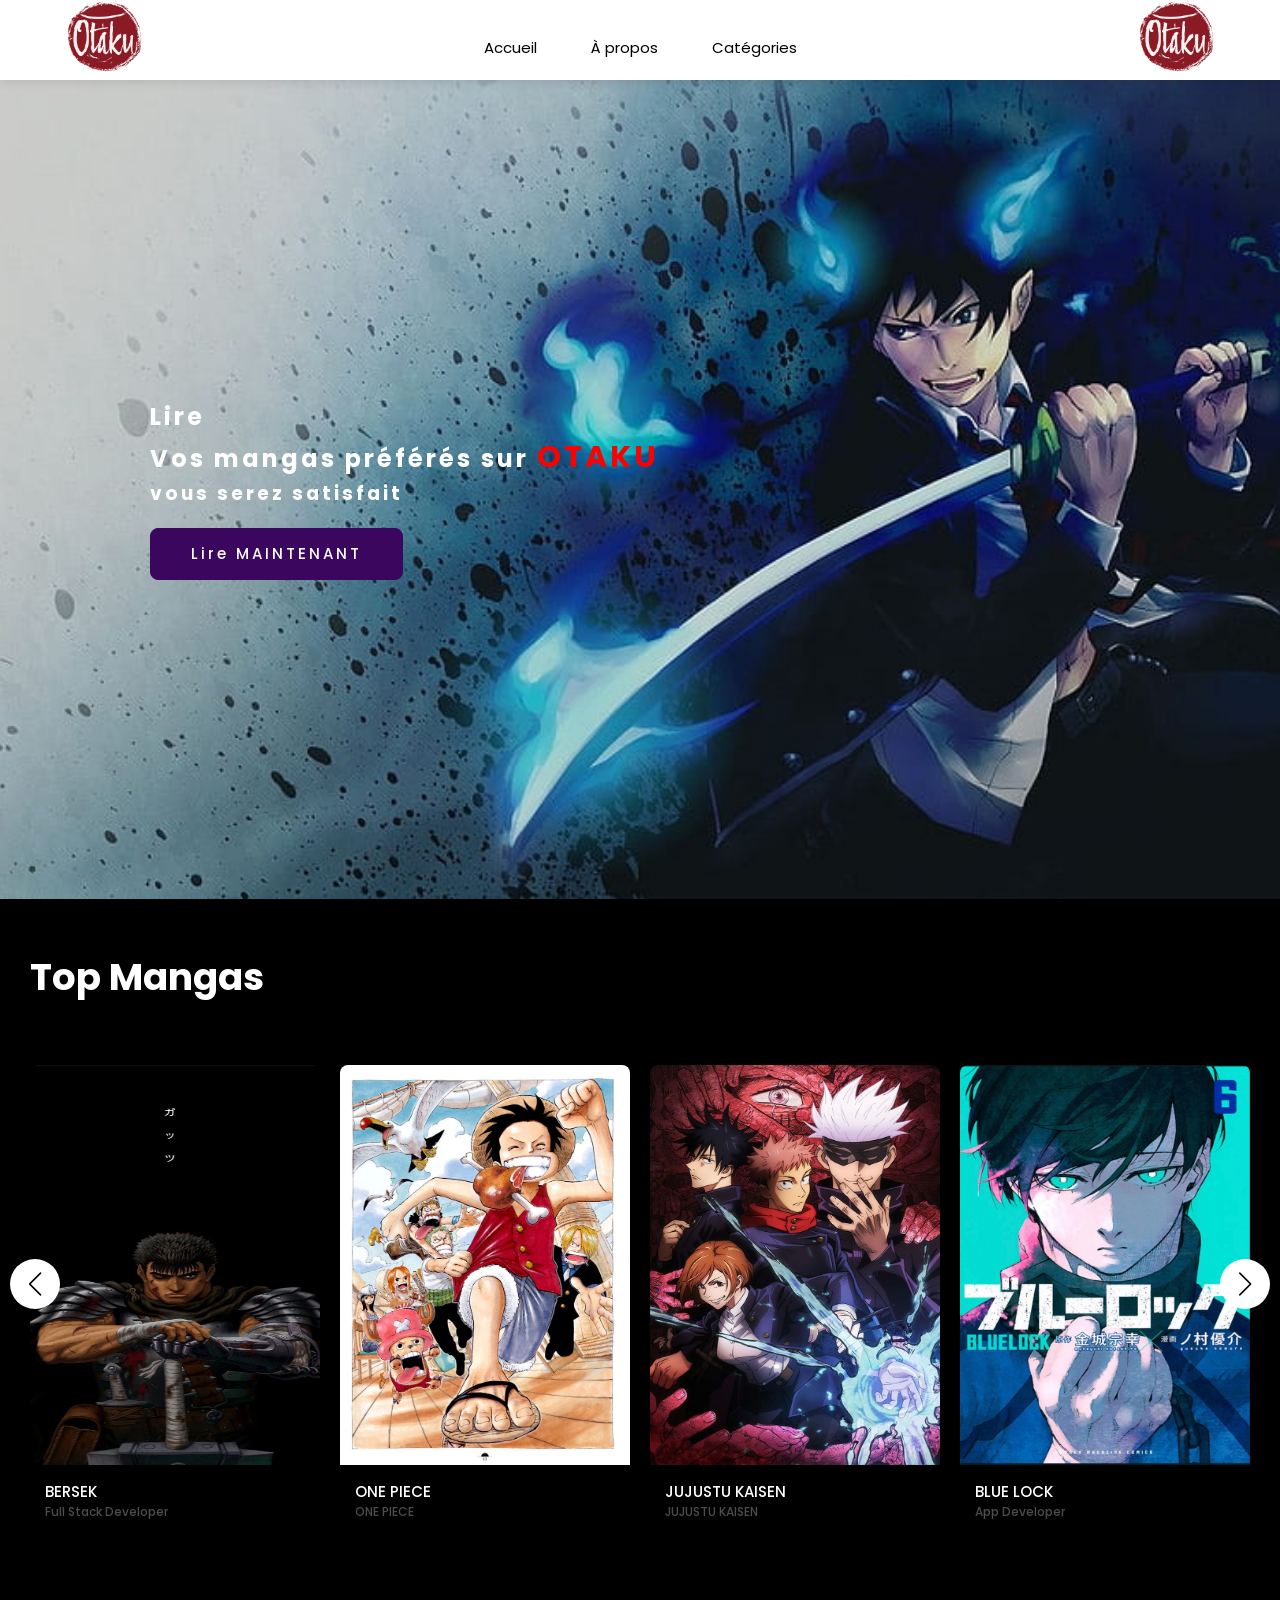
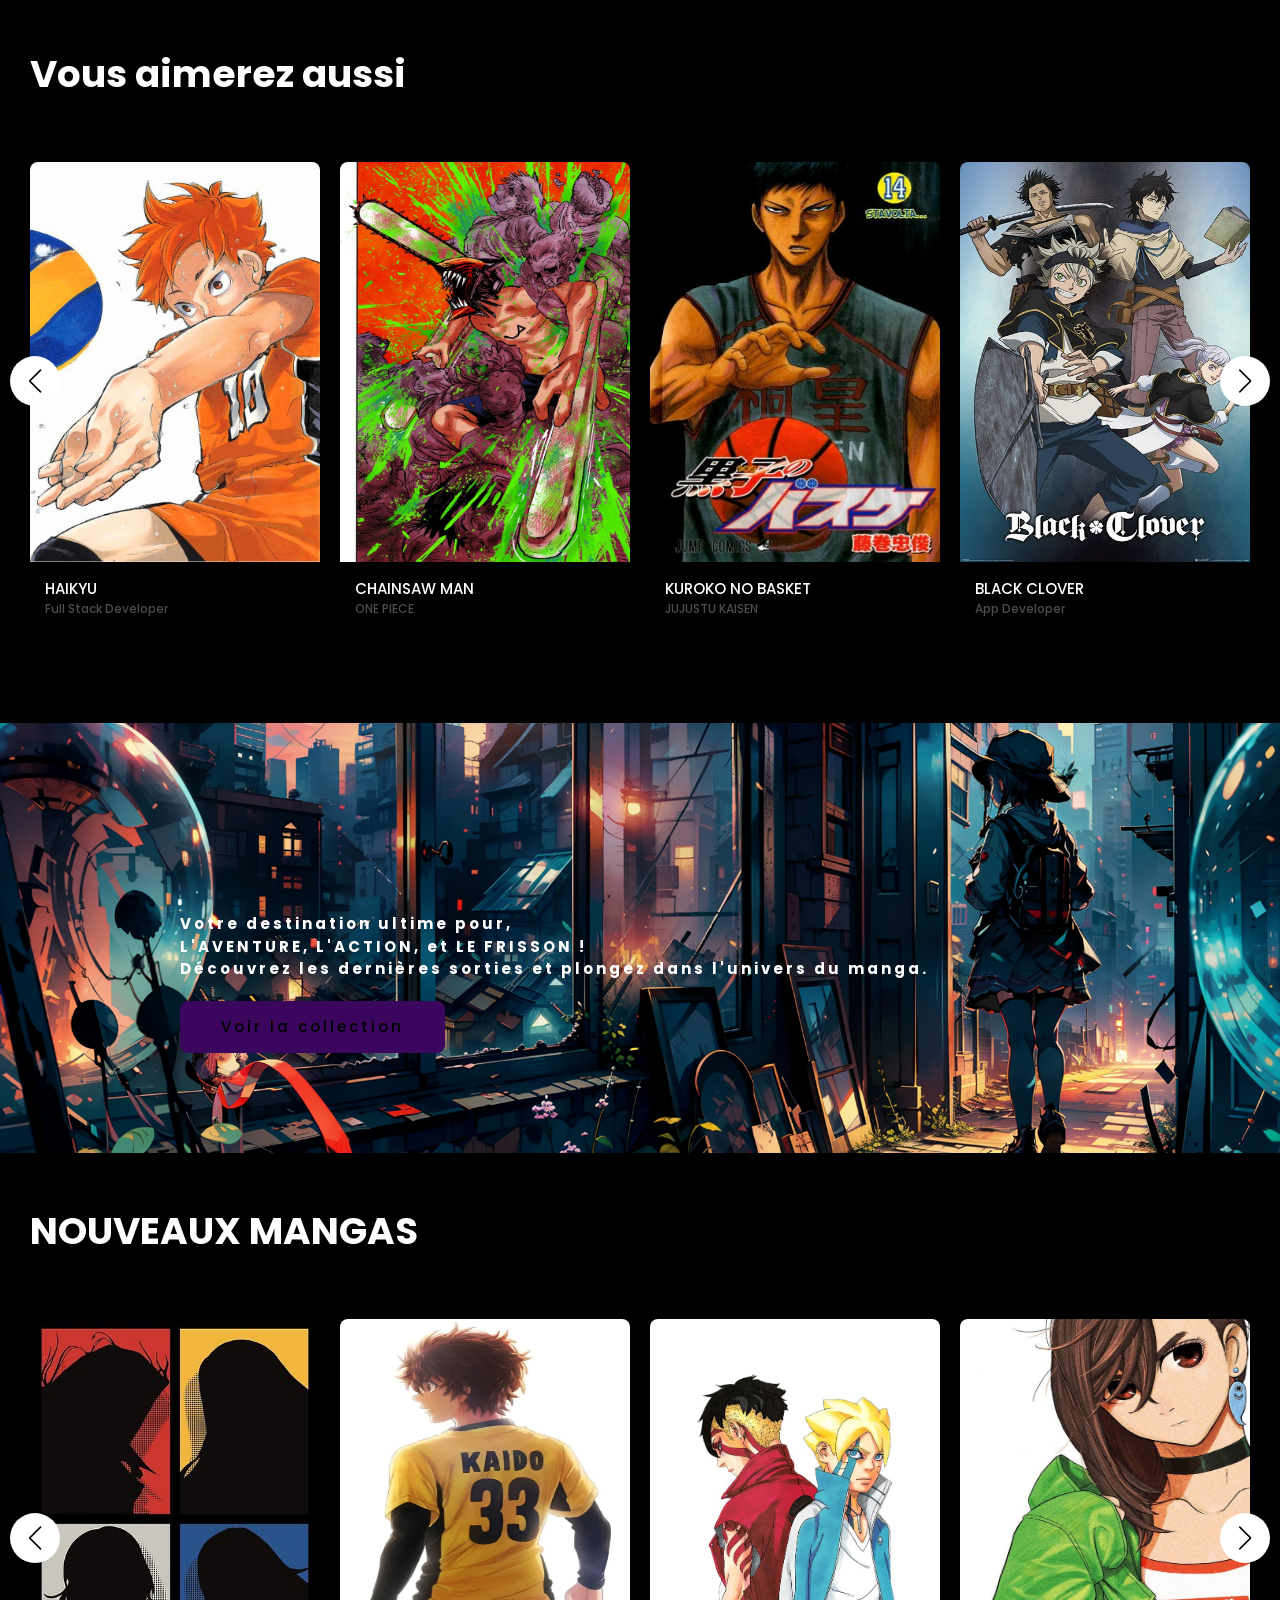
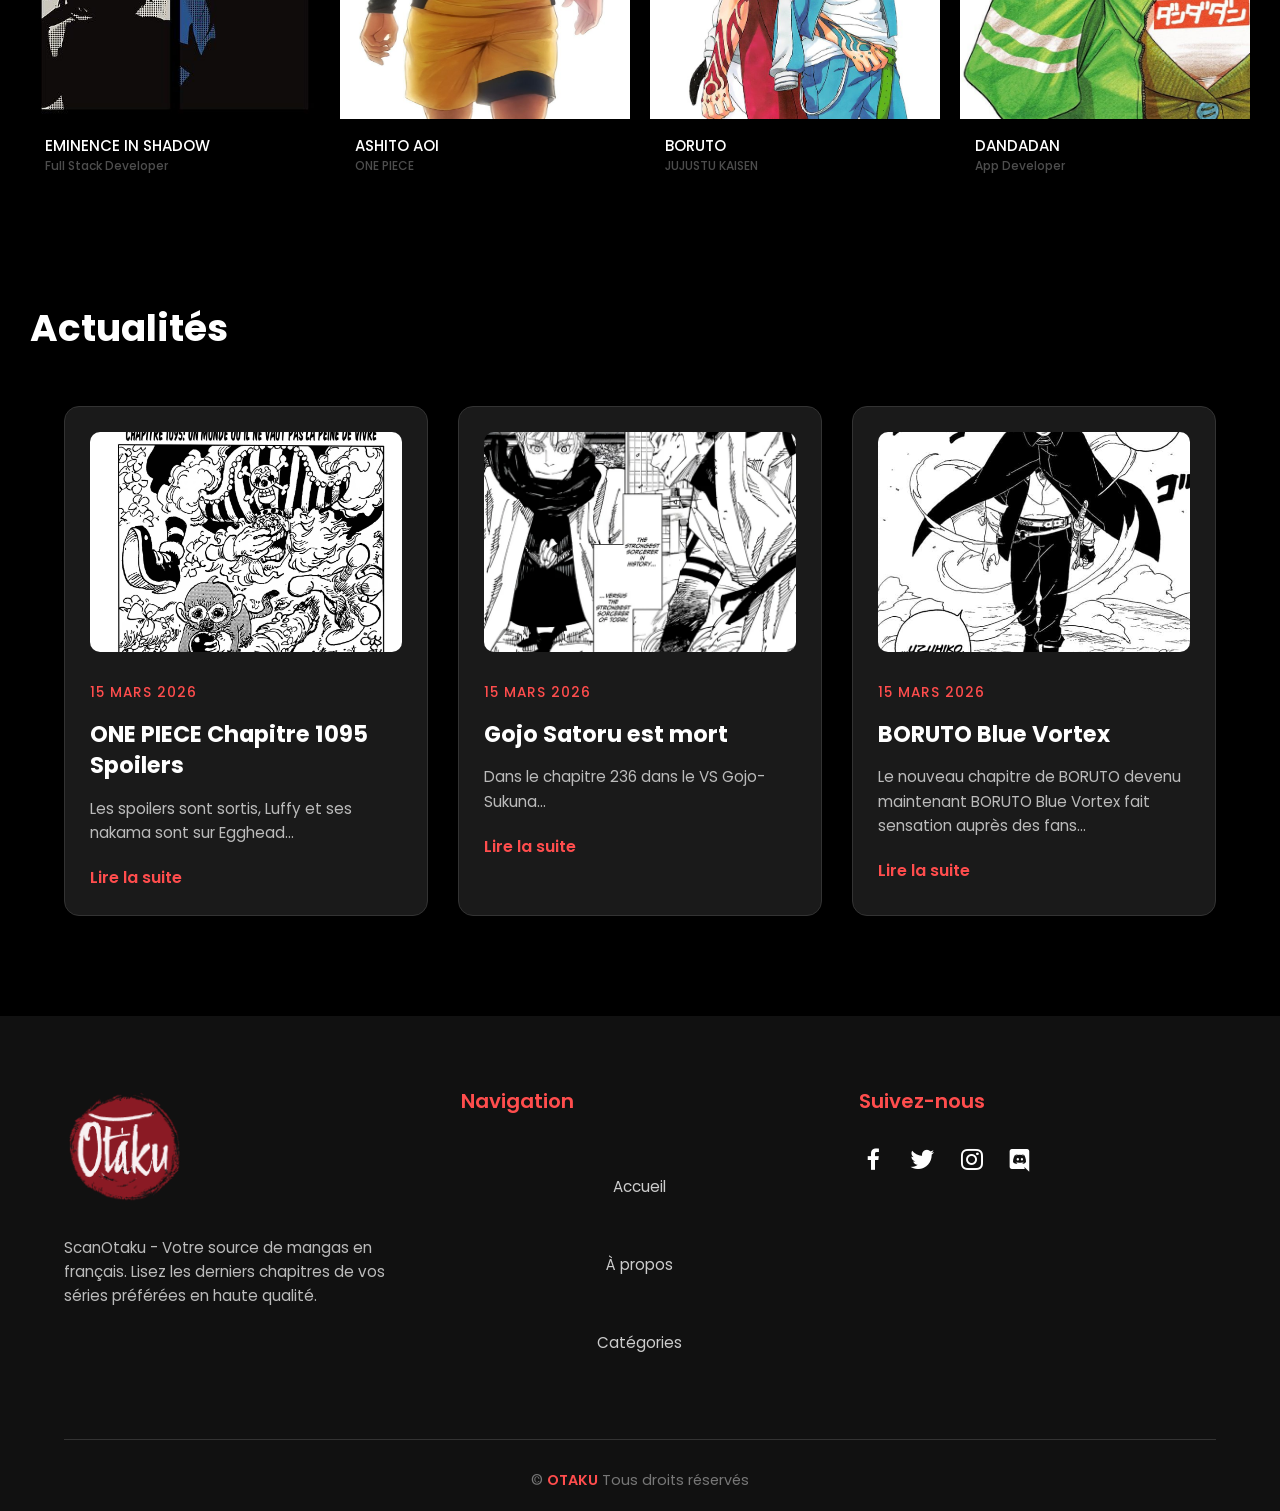
==== index.html @ 1f823256 "first commit" ====
<!DOCTYPE html>
<html lang="fr">
<head>
    <meta charset="UTF-8">
    <link rel="preconnect" href="https://fonts.googleapis.com">
    <link rel="preconnect" href="https://fonts.gstatic.com" crossorigin>
    <link href="https://fonts.googleapis.com/css2?family=Montserrat:ital,wght@0,300;0,400;0,500;0,600;1,800&family=Poppins:ital,wght@0,300;1,600&display=swap" rel="stylesheet">
    <meta name="viewport" content="width=device-width, initial-scale=1.0">
    <link rel="stylesheet" href="style.css">
    <link rel="stylesheet" href="https://unpkg.com/boxicons@2.1.4/css/boxicons.min.css">
    <link rel="stylesheet" href="css/swiper-bundle.min.css">
    <link rel="stylesheet" href="css/style.css">
    <title>ScanOtaku</title>
</head>
<body>
    <header>
        <nav>
            <div class="logo"><img src="image/img/png-transparent-otaku-otaku-logo-anime-beach-vapor-lg-text-manga-cartoon-removebg-preview.png"></div>
            <div class="navbar">
              <div class="menu-toggle" onclick="toggleMenu()">☰</div>
            <ul>
                <li><a href="index.html">Accueil</a></li>
                <li><a href="about.html">À propos</a></li>
                <li><a href="categorie.html">Catégories</a>
                    <ul class="dropdown">
                        <li><a href="categorie.html">Action</a></li>
                        <li><a href="categorie.html">Sport</a></li>
                        <li><a href="categorie.html">Aventure</a></li>
                    </ul>
                </li>
            </ul>
            </div>
            <div class="logo" id="logo2"><img src="image/img/png-transparent-otaku-otaku-logo-anime-beach-vapor-lg-text-manga-cartoon-removebg-preview.png"></div>
        </nav>
            
    </header>
    <section class="home" id="home">
        <div class="home-text">
            <h2>Lire</h2>
            <h1>Vos mangas préférés sur <span>OTAKU</span></h1>
            <h3>vous serez satisfait</h3>
            <a href="categorie.html" class="btn">Lire MAINTENANT</a>
        </div>
    </section>
    <div class="text-top"><h2>Top Mangas</h2></div>
    <section class="top-manga">
        <div class="container swiper">
            <div class="slide-container">
              <div class="card-wrapper swiper-wrapper">
                <div class="card swiper-slide">
                  <div class="image-box">
                    <a href="detail.html?title=BERSEK&img=images/top%20manga/45a3222a-cad6-4c86-a3e8-ad057133c575.jpeg"><img src="images/top manga/45a3222a-cad6-4c86-a3e8-ad057133c575.jpeg" alt="" /></a>
                  </div>
                  <div class="profile-details">
                    <!-- <img src="images/profile/profile1.jpg" alt="" /> -->
                    <div class="name-job">
                      <h3 class="name">BERSEK</h3>
                      <h4 class="job">Full Stack Developer</h4>
                    </div>
                  </div>
                </div>
                <div class="card swiper-slide">
                  <div class="image-box">
                    <a href="detail.html?title=ONE%20PIECE&img=images/top%20manga/5813e3e1-43fe-43a0-ada2-8563aa69df7c.jpeg"><img src="images/top manga/5813e3e1-43fe-43a0-ada2-8563aa69df7c.jpeg" alt="" /></a>
                  </div>
                  <div class="profile-details">
                    <!-- <img src="images/profile/profile2.jpg" alt="" /> -->
                    <div class="name-job">
                      <h3 class="name">ONE PIECE</h3>
                      <h4 class="job">ONE PIECE</h4>
                    </div>
                  </div>
                </div>
                <div class="card swiper-slide">
                  <div class="image-box">
                    <a href="detail.html?title=JUJUSTU%20KAISEN&img=images/top%20manga/aadf179d-0feb-40df-bc74-44448f81b225.jpeg"><img src="images/top manga/aadf179d-0feb-40df-bc74-44448f81b225.jpeg" alt="" /></a>
                  </div>
                  <div class="profile-details">
                    <!-- <img src="images/profile/profile3.jpg" alt="" /> -->
                    <div class="name-job">
                      <h3 class="name">JUJUSTU KAISEN</h3>
                      <h4 class="job">JUJUSTU KAISEN</h4>
                    </div>
                  </div>
                </div>
                <div class="card swiper-slide">
                  <div class="image-box">
                    <a href="detail.html?title=BLUE%20LOCK&img=images/top%20manga/Blue%20Lock%20-%20vol%206.jpeg"><img src="images/top manga/Blue Lock - vol 6.jpeg" alt="" /></a>
                  </div>
                  <div class="profile-details">
                    <!-- <img src="images/profile/profile4.jpg" alt="" /> -->
                    <div class="name-job">
                      <h3 class="name">BLUE LOCK</h3>
                      <h4 class="job">App Developer</h4>
                    </div>
                  </div>
                </div>
                <div class="card swiper-slide">
                  <div class="image-box">
                    <a href="detail.html?title=MY%20HERO%20ACADEMIA&img=images/top%20manga/fac13c29-80b3-4541-87a2-ecd03db05f73.jpeg"><img src="images/top manga/fac13c29-80b3-4541-87a2-ecd03db05f73.jpeg" alt="" /></a>
                  </div>
                  <div class="profile-details">
                    <!-- <img src="images/profile/profile5.jpg" alt="" /> -->
                    <div class="name-job">
                      <h3 class="name">MY HERO ACADEMIA</h3>
                      <h4 class="job">text-blogger</h4>
                    </div>
                  </div>
                </div>
                <div class="card swiper-slide">
                    <div class="image-box">
                      <a href="detail.html?title=BLEACH&img=images/top%20manga/Gotei%2013%20Soul%20Society.jpeg"><img src="images/top manga/Gotei 13 Soul Society.jpeg" alt="" /></a>
                    </div>
                    <div class="profile-details">
                      <!-- <img src="images/profile/profile5.jpg" alt="" /> -->
                      <div class="name-job">
                        <h3 class="name">BLEACH</h3>
                        <h4 class="job">text-blogger</h4>
                      </div>
                    </div>
                </div>
                <div class="card swiper-slide">
                    <div class="image-box">
                      <a href="detail.html?title=SHINGOKYU%20NO%20KYOJIN&img=images/top%20manga/%E3%80%8C%20%CA%80%Edit%CA%AA%E1%B4%80%Edit%Edit%C9%AA%Edit%Edit%Edit%Edit%Edit%Edit%Edit.jpeg"><img src="images/top manga/「 ʀɪᴠᴀɪxʟʟᴇ 」.jpeg" alt="" /></a>
                    </div>
                    <div class="profile-details">
                      <!-- <img src="images/profile/profile5.jpg" alt="" /> -->
                      <div class="name-job">
                        <h3 class="name">SHINGOKYU NO KYOJIN</h3>
                        <h4 class="job">text-blogger</h4>
                      </div>
                    </div>
                </div>
                <div class="card swiper-slide">
                    <div class="image-box">
                      <img src="images/top manga/Just love this!!!!!!.jpeg" alt="" />
                    </div>
                    <div class="profile-details">
                      <!-- <img src="images/profile/profile5.jpg" alt="" /> -->
                      <div class="name-job">
                        <h3 class="name">NARUTO</h3>
                        <h4 class="job">text-blogger</h4>
                      </div>
                    </div>
                  </div>
                </div>
            </div>
            <div class="swiper-button-next swiper-navBtn"></div>
            <div class="swiper-button-prev swiper-navBtn"></div>
            <div class="swiper-pagination"></div>
        </div>
    </section>
    <div class="text-top"><h2>Vous aimerez aussi</h2></div> 
    <section class="top-manga">
        <div class="container swiper">
            <div class="slide-container">
              <div class="card-wrapper swiper-wrapper">
                <div class="card swiper-slide">
                  <div class="image-box">
                    <img src="images/you like this also/15c8d4d5-fabf-4b77-af4c-b58b8bef44dd.jpeg" alt="" />
                  </div>
                  <div class="profile-details">
                    <!-- <img src="images/profile/profile1.jpg" alt="" /> -->
                    <div class="name-job">
                      <h3 class="name">HAIKYU</h3>
                      <h4 class="job">Full Stack Developer</h4>
                    </div>
                  </div>
                </div>
                <div class="card swiper-slide">
                  <div class="image-box">
                    <img src="images/you like this also/6686ffc7-d9b0-4fa2-8cec-6d6727ea1a23.jpeg" alt="" />
                  </div>
                  <div class="profile-details">
                    <!-- <img src="images/profile/profile2.jpg" alt="" /> -->
                    <div class="name-job">
                      <h3 class="name">CHAINSAW MAN</h3>
                      <h4 class="job">ONE PIECE</h4>
                    </div>
                  </div>
                </div>
                <div class="card swiper-slide">
                  <div class="image-box">
                    <img src="images/you like this also/6d960575-e6d5-47e1-a5c5-26be51c4babc.jpeg" alt="" />
                  </div>
                  <div class="profile-details">
                    <!-- <img src="images/profile/profile3.jpg" alt="" /> -->
                    <div class="name-job">
                      <h3 class="name">KUROKO NO BASKET</h3>
                      <h4 class="job">JUJUSTU KAISEN</h4>
                    </div>
                  </div>
                </div>
                <div class="card swiper-slide">
                  <div class="image-box">
                    <img src="images/you like this also/Black Clover Magic Poster 61x91_5cm.jpeg" alt="" />
                  </div>
                  <div class="profile-details">
                    <!-- <img src="images/profile/profile4.jpg" alt="" /> -->
                    <div class="name-job">
                      <h3 class="name">BLACK CLOVER</h3>
                      <h4 class="job">App Developer</h4>
                    </div>
                  </div>
                </div>
                <div class="card swiper-slide">
                  <div class="image-box">
                    <img src="images/you like this also/Kyojuro Rengoku.jpeg" alt="" />
                  </div>
                  <div class="profile-details">
                    <!-- <img src="images/profile/profile5.jpg" alt="" /> -->
                    <div class="name-job">
                      <h3 class="name">DEMON SLAYER</h3>
                      <h4 class="job">text-blogger</h4>
                    </div>
                  </div>
                </div>
                <div class="card swiper-slide">
                    <div class="image-box">
                      <img src="images/you like this also/1.jpg" alt="" />
                    </div>
                    <div class="profile-details">
                      <!-- <img src="images/profile/profile5.jpg" alt="" /> -->
                      <div class="name-job">
                        <h3 class="name">THE MISFIT DEMON KING</h3>
                        <h4 class="job">text-blogger</h4>
                      </div>
                    </div>
                </div>
                <div class="card swiper-slide">
                    <div class="image-box">
                      <img src="images/you like this also/Posterundefined avec l'œuvre « Dragon Ball Z Groupe » de l'artiste Lodel.jpeg" alt="" />
                    </div>
                    <div class="profile-details">
                      <!-- <img src="images/profile/profile5.jpg" alt="" /> -->
                      <div class="name-job">
                        <h3 class="name">DRAGON BALL</h3>
                        <h4 class="job">text-blogger</h4>
                      </div>
                    </div>
                </div>
                <div class="card swiper-slide">
                    <div class="image-box">
                      <img src="images/you like this also/SAITAMA - ONE PUNCH-MAN.jpeg" alt="" />
                    </div>
                    <div class="profile-details">
                      <!-- <img src="images/profile/profile5.jpg" alt="" /> -->
                      <div class="name-job">
                        <h3 class="name">ONE PUNCH MAN</h3>
                        <h4 class="job">text-blogger</h4>
                      </div>
                    </div>
                  </div>
                </div>
            </div>
            <div class="swiper-button-next swiper-navBtn"></div>
            <div class="swiper-button-prev swiper-navBtn"></div>
            <div class="swiper-pagination"></div>
        </div>
    </section>
    <section class="annonce">
        <div class="text-annonce">
             <p>Votre destination ultime pour, </p>
            <p>L'AVENTURE, L'ACTION, et LE FRISSON !</p>
            <p>Découvrez les dernières sorties et plongez dans l'univers du manga.</p>
            <p class="btn"><a href="categorie.html">Voir la collection</a></p>
        </div>
    </section>
    <div class="text-top"><h2>NOUVEAUX MANGAS</h2></div> 
    <section class="top-manga">
        <div class="container swiper">
            <div class="slide-container">
              <div class="card-wrapper swiper-wrapper">
                <div class="card swiper-slide">
                  <div class="image-box">
                    <img src="images/new arrivals/All The Main Characters In The Eminence In Shadow Anime In A Cool Black Silhouette Pop Art Design In Colorful Background by Animangapoi _ Redbubble.jpeg" alt="" />
                  </div>
                  <div class="profile-details">
                    <!-- <img src="images/profile/profile1.jpg" alt="" /> -->
                    <div class="name-job">
                      <h3 class="name">EMINENCE IN SHADOW</h3>
                      <h4 class="job">Full Stack Developer</h4>
                    </div>
                  </div>
                </div>
                <div class="card swiper-slide">
                  <div class="image-box">
                    <img src="images/new arrivals/Ashito Aoi.jpeg" alt="" />
                  </div>
                  <div class="profile-details">
                    <!-- <img src="images/profile/profile2.jpg" alt="" /> -->
                    <div class="name-job">
                      <h3 class="name">ASHITO AOI</h3>
                      <h4 class="job">ONE PIECE</h4>
                    </div>
                  </div>
                </div>
                <div class="card swiper-slide">
                  <div class="image-box">
                    <img src="images/new arrivals/Boruto & Kawaki [Clean_Transparent].jpeg" alt="" />
                  </div>
                  <div class="profile-details">
                    <!-- <img src="images/profile/profile3.jpg" alt="" /> -->
                    <div class="name-job">
                      <h3 class="name">BORUTO</h3>
                      <h4 class="job">JUJUSTU KAISEN</h4>
                    </div>
                  </div>
                </div>
                <div class="card swiper-slide">
                  <div class="image-box">
                    <img src="images/new arrivals/Dandadan.jpeg" alt="" />
                  </div>
                  <div class="profile-details">
                    <!-- <img src="images/profile/profile4.jpg" alt="" /> -->
                    <div class="name-job">
                      <h3 class="name">DANDADAN</h3>
                      <h4 class="job">App Developer</h4>
                    </div>
                  </div>
                </div>
                <div class="card swiper-slide">
                  <div class="image-box">
                    <img src="images/new arrivals/ebe00b71-6ee9-413c-abff-27a3abcf4b6d.jpeg" alt="" />
                  </div>
                  <div class="profile-details">
                    <!-- <img src="images/profile/profile5.jpg" alt="" /> -->
                    <div class="name-job">
                      <h3 class="name">EDENS RE-ZERO</h3>
                      <h4 class="job">text-blogger</h4>
                    </div>
                  </div>
                </div>
                <div class="card swiper-slide">
                    <div class="image-box">
                      <img src="images/new arrivals/Recommended Manga to Read_ SPY x FAMILY manga.jpeg" alt="" />
                    </div>
                    <div class="profile-details">
                      <!-- <img src="images/profile/profile5.jpg" alt="" /> -->
                      <div class="name-job">
                        <h3 class="name">SPY X FAMILY</h3>
                        <h4 class="job">text-blogger</h4>
                      </div>
                    </div>
                </div>
                <div class="card swiper-slide">
                    <div class="image-box">
                      <img src="images/new arrivals/Sherlock Holmes - Yuukoku no Moriarty ( manga coloring ).jpeg" alt="" />
                    </div>
                    <div class="profile-details">
                      <!-- <img src="images/profile/profile5.jpg" alt="" /> -->
                      <div class="name-job">
                        <h3 class="name">YUUKOKU NO MORIATY</h3>
                        <h4 class="job">text-blogger</h4>
                      </div>
                    </div>
                </div>
                <div class="card swiper-slide">
                    <div class="image-box">
                      <img src="images/new arrivals/takemichi hanagaki.jpeg" alt="" />
                    </div>
                    <div class="profile-details">
                      <!-- <img src="images/profile/profile5.jpg" alt="" /> -->
                      <div class="name-job">
                        <h3 class="name">TOKYO REVENGERS</h3>
                        <h4 class="job">text-blogger</h4>
                      </div>
                    </div>
                </div>
                <div class="card swiper-slide">
                    <div class="image-box">
                      <img src="images/new arrivals/Shiki Ichinose.jpeg" alt="" />
                    </div>
                    <div class="profile-details">
                      <!-- <img src="images/profile/profile5.jpg" alt="" /> -->
                      <div class="name-job">
                        <h3 class="name">SHIKI ICHINOSE</h3>
                        <h4 class="job">text-blogger</h4>
                      </div>
                    </div>
                  </div>
                </div>
            </div>
            <div class="swiper-button-next swiper-navBtn"></div>
            <div class="swiper-button-prev swiper-navBtn"></div>
            <div class="swiper-pagination"></div>
        </div>
    </section>
    <div class="text-top"><h2>Actualités</h2></div>
    <section class="blog-container">
      <div class="blog">
          <div class="text-blog">
              <img src="news/00.jpg" alt="Image 1">
              <span>15 Mars 2026</span>
              <h2>ONE PIECE Chapitre 1095 Spoilers</h2>
              <p>Les spoilers sont sortis, Luffy et ses nakama sont sur Egghead...</p>
              <a href="#">Lire la suite</a>
          </div>
          <div class="text-blog">
              <img src="news/people-who-think-gojo-vs-sukuna-is-not-the-best-fight-in-v0-w9rif0m2hofb1.webp" alt="Image 2">
              <span>15 Mars 2026</span>
              <h2>Gojo Satoru est mort</h2>
              <p>Dans le chapitre 236 dans le VS Gojo-Sukuna...</p>
              <a href="#">Lire la suite</a>
          </div>
          <div class="text-blog">
              <img src="news/boruto-6.webp" alt="Image 3">
              <span>15 Mars 2026</span>
              <h2>BORUTO Blue Vortex</h2>
              <p>Le nouveau chapitre de BORUTO devenu maintenant BORUTO Blue Vortex fait sensation auprès des fans...</p>
              <a href="#">Lire la suite</a>
          </div>
      </div>
  </section>
  
    <footer class="footer">
        <div class="footer-content">
            <div class="footer-logo">
                <img src="image/img/png-transparent-otaku-otaku-logo-anime-beach-vapor-lg-text-manga-cartoon-removebg-preview.png" alt="Logo">
                <p>ScanOtaku - Votre source de mangas en français. Lisez les derniers chapitres de vos séries préférées en haute qualité.</p>
            </div>
            <div class="footer-links">
                <h3>Navigation</h3>
                <ul>
                    <li><a href="index.html">Accueil</a></li>
                    <li><a href="about.html">À propos</a></li>
                    <li><a href="categorie.html">Catégories</a></li>
                </ul>
            </div>
            <div class="footer-social">
                <h3>Suivez-nous</h3>
                <div class="social-icons">
                    <a href="#"><i class='bx bxl-facebook'></i></a>
                    <a href="#"><i class='bx bxl-twitter'></i></a>
                    <a href="#"><i class='bx bxl-instagram'></i></a>
                    <a href="#"><i class='bx bxl-discord'></i></a>
                </div>
            </div>
        </div>
        <div class="copyright"> © <span>OTAKU</span> Tous droits réservés</div>
    </footer>
    
  
    <script src="js/swiper-bundle.min.js"></script>
    <script src="js/script.js"></script>
    <script>
      function toggleMenu() {
          var navbar = document.querySelector('.navbar');
          navbar.classList.toggle('active');
      }
  </script>
</body>
</html>
---- style.css ----
@import url("https://fonts.googleapis.com/css2?family=Poppins:wght@300;400;500;600&display=swap");

*{
    padding: 0;
    margin: 0;
    text-decoration: none;
    font-family: 'Montserrat', sans-serif;
    font-family: 'Poppins', sans-serif;
}
body{
    background-color: black;
}
ul{
    list-style: none;
    padding-top: 14px;
}
.active {
    color: #ff4d4d !important;
    font-weight: 600;
}
nav{
    display: flex;
    background-color: white;
    justify-content: space-between;
    align-items: center;
    padding: 0 5%;
    height: 80px;
    position: sticky;
    top: 0;
    z-index: 1000;
    box-shadow: 0 2px 10px rgba(0,0,0,0.1);
}
.menu-toggle {
    display: none;
    font-size: 24px;
    cursor: pointer;
    color: black;
}
ul li{
display: inline-block;
position: relative;
}
ul li a{
    display: block;
    padding: 20px 25px;
    color: black;
    text-decoration: none;
    text-align: center;
    font-size: 15px;
    transition: all .40s ease-in-out;
}
ul li ul.dropdown li{
    display: block;
}

ul li ul.dropdown{
    width: 100%;
    background-color: white;
    position: absolute;
    z-index: 555;
    display: none;
}
ul li a:hover{
    background-color: gray;
}
ul li:hover ul.dropdown{
    display: block;
}
.home{
    /* height: 80vh; */
    width: 100%;
    position: relative;
    background-size: cover;
    background-position: center;
    display: flex;
    align-items: center;
    justify-content:flex-start;
    background-image:url("image/img/desktop-wallpaper-the-blue-exorcist-rin-blue-exorcist.jpg");
    /* top: -100px; */
    height: 91vh;
}
.hom{
    /* height: 80vh; */
    width: 100%;
    position: relative;
    background-size: cover;
    background-position: center;
    display: flex;
    align-items: center;
    justify-content:flex-start;
    background-image:url("image/img/anime-anime-boys-picture-in-picture-kimetsu-no-yaiba-kamado-tanjirō-hd-wallpaper-preview.jpg");
    /* top: -100px; */
    height: 85vh;
}
.logo img{
    width: 80px;
}
.logo{
    padding: 0;
}
#logo2 {
    display: block;
}
@media (max-width: 900px) {
    #logo2 {
        display: none;
    }
    .menu-toggle {
        display: block;
    }
    .navbar {
        position: absolute;
        top: 80px;
        left: -100%;
        width: 100%;
        background: white;
        transition: 0.3s;
        box-shadow: 0 5px 10px rgba(0,0,0,0.1);
    }
    .navbar.active {
        left: 0;
    }
    .navbar ul {
        flex-direction: column;
        padding: 20px;
    }
    .navbar ul li {
        display: block;
        width: 100%;
        text-align: left;
    }
    .navbar ul li a {
        padding: 15px 0;
    }
    .dropdown {
        position: static !important;
        display: block !important;
        box-shadow: none !important;
        padding-left: 20px !important;
    }
    
    .home-text {
        padding-left: 20px !important;
    }
    .home-text h1 {
        font-size: 2.5rem !important;
    }
}
.home-text{
    padding-left: 150px;
    font-size: var(--h1-font);
    font-weight: bold;
    line-height: 1.5;
    letter-spacing: 3px;
    color: white;
}
.home-text a{
    color: white;
}
.home-text span{
    color:red;
    font-size: 30px;
}
.btn a{
    color: black;
}
.btn{
    display: inline-block;
    padding-top: 200px;
    padding: 14px 40px;
    border-radius: 0.5rem;
    font-size: 15px;
    font-weight: 500;
    background: #3B065E;
    border: 1px solid #3B065E;
    transition: all .40s ease;
    margin-top: 20px;
}
.btn:hover{
    transform: scale(1.01) translateY(-5px);
    background: transparent;
}
.text-top{
    text-align: left;
    padding-top: 50px;
    padding-left: 30px;
    color: white;
    font-size: 25px;
    font-weight: 600;
}
.annonce{
    margin-top: 30px;
    padding-top: 190px;
    position: relative;
    background-image:url("image/img/1.jpg");
    background-size: cover;
    background-position: center;
    display: flex;
    align-items: center;
    /* justify-content:center; */
    height:auto;
    width: 100%;
    /* padding-bottom: 100px; */
}

.annonce .text-annonce{
    top: 100px;
    padding-left: 180px;
    padding-bottom: 100px;
    font-size: 15px;
    font-weight: bold;
    line-height: 1.5;
    letter-spacing: 3px;
    color: white;
}
.annonce .text-annonce p{
    color: white;
    font-size: 15px;
}
.annonce .text-annonce .b a{
    color: white;
}
.annonce .text-annonce .btn{ 
    display: inline-block;
    padding-top: 200px;
    padding: 14px 40px;
    border-radius: 0.5rem;
    font-size: 15px;
    font-weight: 500;
    background: #3B065E;
    border: 1px solid #3B065E;
    transition: all .40s ease;
    margin-top: 20px;
}
.annonce .text-annonce .btn:hover{
    transform: scale(1.01) translateY(-5px);
    background: transparent;
}
/* About Section Styles */
.about-section {
    padding: 100px 5%;
    background-color: #1a1a1a;
    color: #fff;
}
.about-section h1 {
    font-size: 3rem;
    margin-bottom: 20px;
    text-align: center;
}
.about-section h1 span {
    color: #ff4d4d;
}
.about-section p {
    max-width: 800px;
    margin: 0 auto 50px;
    text-align: center;
    line-height: 1.8;
    color: #ccc;
}
.about-grid {
    display: grid;
    grid-template-columns: repeat(auto-fit, minmax(250px, 1fr));
    gap: 30px;
    margin-bottom: 60px;
}
.about-card {
    background: #252525;
    padding: 40px;
    border-radius: 15px;
    text-align: center;
    transition: 0.3s;
}
.about-card:hover {
    transform: translateY(-10px);
    background: #333;
}
.about-card i {
    font-size: 3rem;
    color: #ff4d4d;
    margin-bottom: 20px;
}
.about-card h3 {
    margin-bottom: 15px;
}
.mission {
    text-align: center;
    background: linear-gradient(rgba(255, 77, 77, 0.1), transparent);
    padding: 50px;
    border-radius: 20px;
}

/* Manga Details Styles */
.manga-details {
    padding: 100px 5%;
    background: #121212;
}
.details-wrapper {
    display: flex;
    gap: 50px;
    align-items: flex-start;
    max-width: 1200px;
    margin: 0 auto;
}
.manga-image img {
    width: 350px;
    border-radius: 20px;
    box-shadow: 0 10px 30px rgba(0,0,0,0.5);
}
.manga-info {
    flex: 1;
}
.manga-info h1 {
    font-size: 3.5rem;
    margin-bottom: 15px;
    color: #fff;
}
.manga-metadata {
    display: flex;
    gap: 20px;
    margin-bottom: 30px;
    color: #ff4d4d;
    font-weight: 500;
}
.manga-metadata span {
    display: flex;
    align-items: center;
    gap: 5px;
}
.manga-info h3 {
    margin-bottom: 15px;
    font-size: 1.5rem;
}
.manga-info p {
    line-height: 1.8;
    color: #bbb;
    margin-bottom: 40px;
}
.details-buttons {
    display: flex;
    gap: 20px;
}
.btn-alt {
    background: transparent !important;
    border: 2px solid #3B065E !important;
    color: white !important;
}

@media (max-width: 768px) {
    .details-wrapper {
        flex-direction: column;
        align-items: center;
        text-align: center;
    }
    .manga-image img {
        width: 100%;
        max-width: 300px;
    }
    .manga-info h1 {
        font-size: 2.5rem;
    }
    .manga-metadata {
        justify-content: center;
        flex-wrap: wrap;
    }
    .details-buttons {
        flex-direction: column;
    }
}
/* Manga Grid Styles */
.manga-grid-section {
    padding: 50px 5%;
    background-color: black;
}
.manga-grid-section h2 {
    color: white;
    font-size: 2.5rem;
    margin-bottom: 30px;
    border-left: 5px solid #ff4d4d;
    padding-left: 20px;
}
.manga-grid {
    display: grid;
    grid-template-columns: repeat(auto-fill, minmax(200px, 1fr));
    gap: 30px;
}
.manga-card {
    background: #1a1a1a;
    border-radius: 10px;
    overflow: hidden;
    transition: 0.3s;
}
.manga-card:hover {
    transform: translateY(-10px);
}
.manga-card img {
    width: 100%;
    height: 300px;
    object-fit: cover;
}
.manga-card .card-info {
    padding: 15px;
    text-align: center;
}
.manga-card h3 {
    color: white;
    font-size: 1.1rem;
    margin-bottom: 5px;
}
.manga-card p {
    color: #ff4d4d;
    font-size: 0.9rem;
}

@media (max-width: 768px) {
    .manga-grid {
        grid-template-columns: repeat(auto-fill, minmax(150px, 1fr));
        gap: 15px;
    }
    .manga-card img {
        height: 220px;
    }
}

/* Blog/News Section Styles */
.blog-container {
    padding: 50px 5%;
    background-color: black;
}
.blog {
    display: grid;
    grid-template-columns: repeat(auto-fit, minmax(300px, 1fr));
    gap: 30px;
    max-width: 1200px;
    margin: 0 auto;
}
.text-blog {
    background: #1a1a1a;
    padding: 25px;
    border-radius: 15px;
    transition: 0.3s;
    border: 1px solid #333;
}
.text-blog:hover {
    transform: translateY(-10px);
    border-color: #ff4d4d;
}
.text-blog img {
    width: 100%;
    height: 220px;
    object-fit: cover;
    border-radius: 10px;
    margin-bottom: 20px;
}
.text-blog span {
    color: #ff4d4d;
    font-size: 0.85rem;
    font-weight: 500;
    text-transform: uppercase;
    letter-spacing: 1px;
}
.text-blog h2 {
    color: white;
    font-size: 1.4rem;
    margin: 15px 0;
    line-height: 1.4;
}
.text-blog p {
    color: #bbb;
    font-size: 0.95rem;
    line-height: 1.6;
    margin-bottom: 20px;
}
.text-blog a {
    color: #ff4d4d;
    font-weight: 600;
    text-decoration: none;
    display: inline-flex;
    align-items: center;
    gap: 5px;
    transition: 0.3s;
}
.text-blog a:hover {
    gap: 10px;
    text-decoration: underline;
}

@media (max-width: 768px) {
    .blog {
        grid-template-columns: 1fr;
    }
    .text-blog img {
        height: 200px;
    }
}

/* Footer Styles */
.footer {
    background-color: #111;
    color: white;
    padding: 70px 5% 20px;
    margin-top: 50px;
}
.footer-content {
    display: grid;
    grid-template-columns: repeat(auto-fit, minmax(250px, 1fr));
    gap: 40px;
    max-width: 1200px;
    margin: 0 auto 50px;
}
.footer-logo img {
    width: 120px;
    margin-bottom: 20px;
}
.footer-logo p {
    color: #bbb;
    line-height: 1.6;
    font-size: 0.95rem;
}
.footer-links h3, .footer-social h3 {
    color: #ff4d4d;
    font-size: 1.25rem;
    margin-bottom: 25px;
    font-weight: 600;
}
.footer-links ul li {
    display: block;
    margin-bottom: 15px;
}
.footer-links ul li a {
    color: #ccc;
    font-size: 0.95rem;
    transition: 0.3s;
}
.footer-links ul li a:hover {
    color: #ff4d4d;
    padding-left: 10px;
}
.social-icons {
    display: flex;
    gap: 20px;
}
.social-icons a {
    color: white;
    font-size: 1.8rem;
    transition: 0.3s;
}
.social-icons a:hover {
    color: #ff4d4d;
    transform: translateY(-5px);
}
.footer .copyright {
    text-align: center;
    padding-top: 30px;
    border-top: 1px solid #333;
    color: #777;
    font-size: 0.9rem;
}
.footer .copyright span {
    color: #ff4d4d;
    font-weight: 600;
}

@media (max-width: 768px) {
    .footer-content {
        text-align: center;
    }
    .social-icons {
        justify-content: center;
    }
}
---- css/style.css ----
/* Google Fonts - Poppins */
@import url("https://fonts.googleapis.com/css2?family=Poppins:wght@300;400;500;600&display=swap");


.top-manga {
  /* min-height: 100vh; */
  display: flex;
  align-items: center;
  justify-content: center;
  /* background: #efefef; */
  /* padding-bottom: 30px; */
}
.container {
  max-width: 1350px;
  width: 100%;
  padding: 60px 0;
}
.slide-container {
  margin: 0 30px;
  overflow: hidden;
}
.card {
  /* background: #fff; */
  border-radius: 8px;
}
.card .image-box {
  height: 400px;
}
.card .image-box img {
  width: 100%;
  height: 100%;
  border-radius: 8px 8px 0 0;
}
.card .profile-details {
  display: flex;
  align-items: center;
  column-gap: 12px;
  padding: 15px;
}
.card .profile-details img {
  height: 40px;
  width: 40px;
  border-radius: 50%;
}
.profile-details .name {
  font-size: 15px;
  font-weight: 500;
  color: #fff;
}
.profile-details .job {
  font-size: 12px;
  font-weight: 500;
  color: #4d4d4d;
}

.swiper-navBtn {
  color: #000;
  height: 50px;
  width: 50px;
  transform: translateY(-40%);
  background: #fff;
  border-radius: 50%;
}
.swiper-navBtn::before,
.swiper-navBtn::after {
  font-size: 24px;
}

.swiper-pagination-bullet {
  background-color: #333;
}
.menu-toggle{
  font-size: 40px;
  text-align: center;
  box-sizing: border-box;
  display: none;
}

/* @media screen and (max-width: 768px) {
  .swiper-navBtn {
    display: none;
  }
} */

@media only screen and (max-width: 950px) {
  .menu-toggle{
    display: block;
    text-align: center;
  }
  .navbar ul {
      display: none;
  }

  .navbar.active ul {
      display: block;
      text-align: center;
  }
}
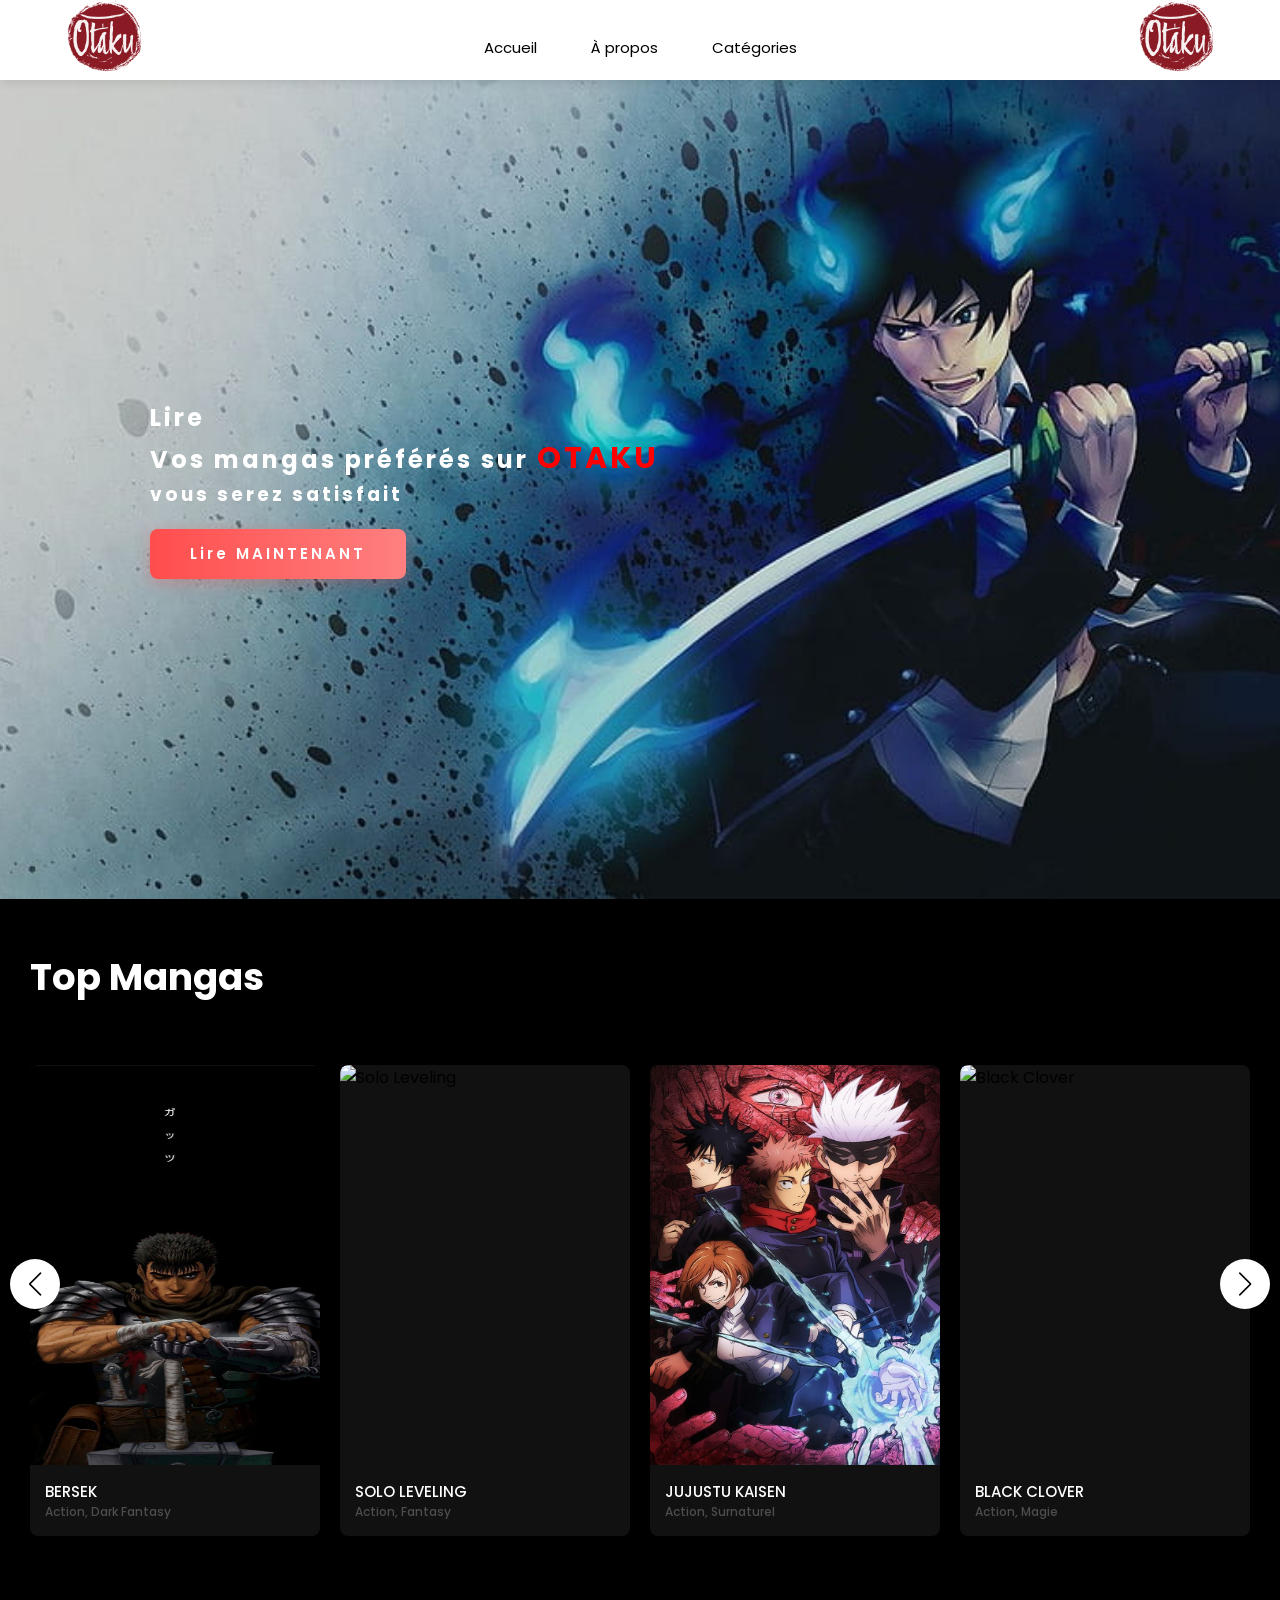
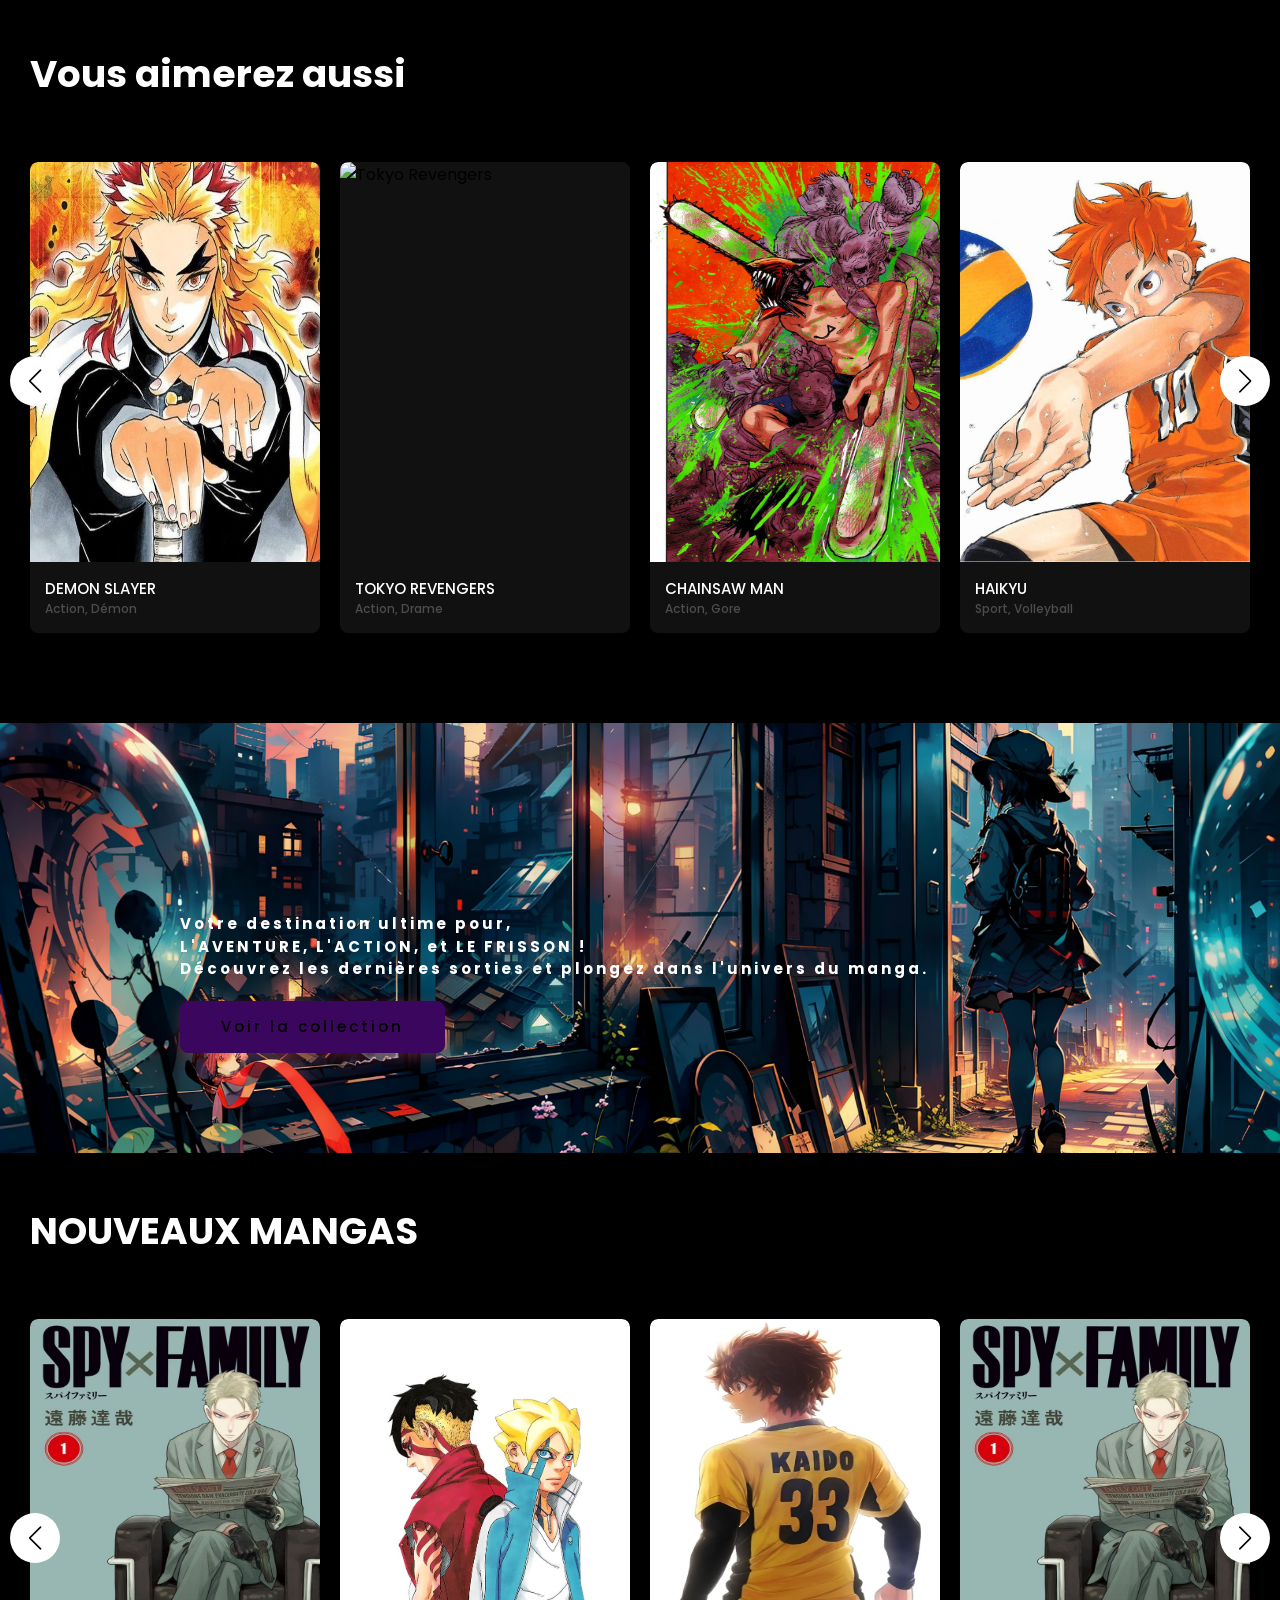
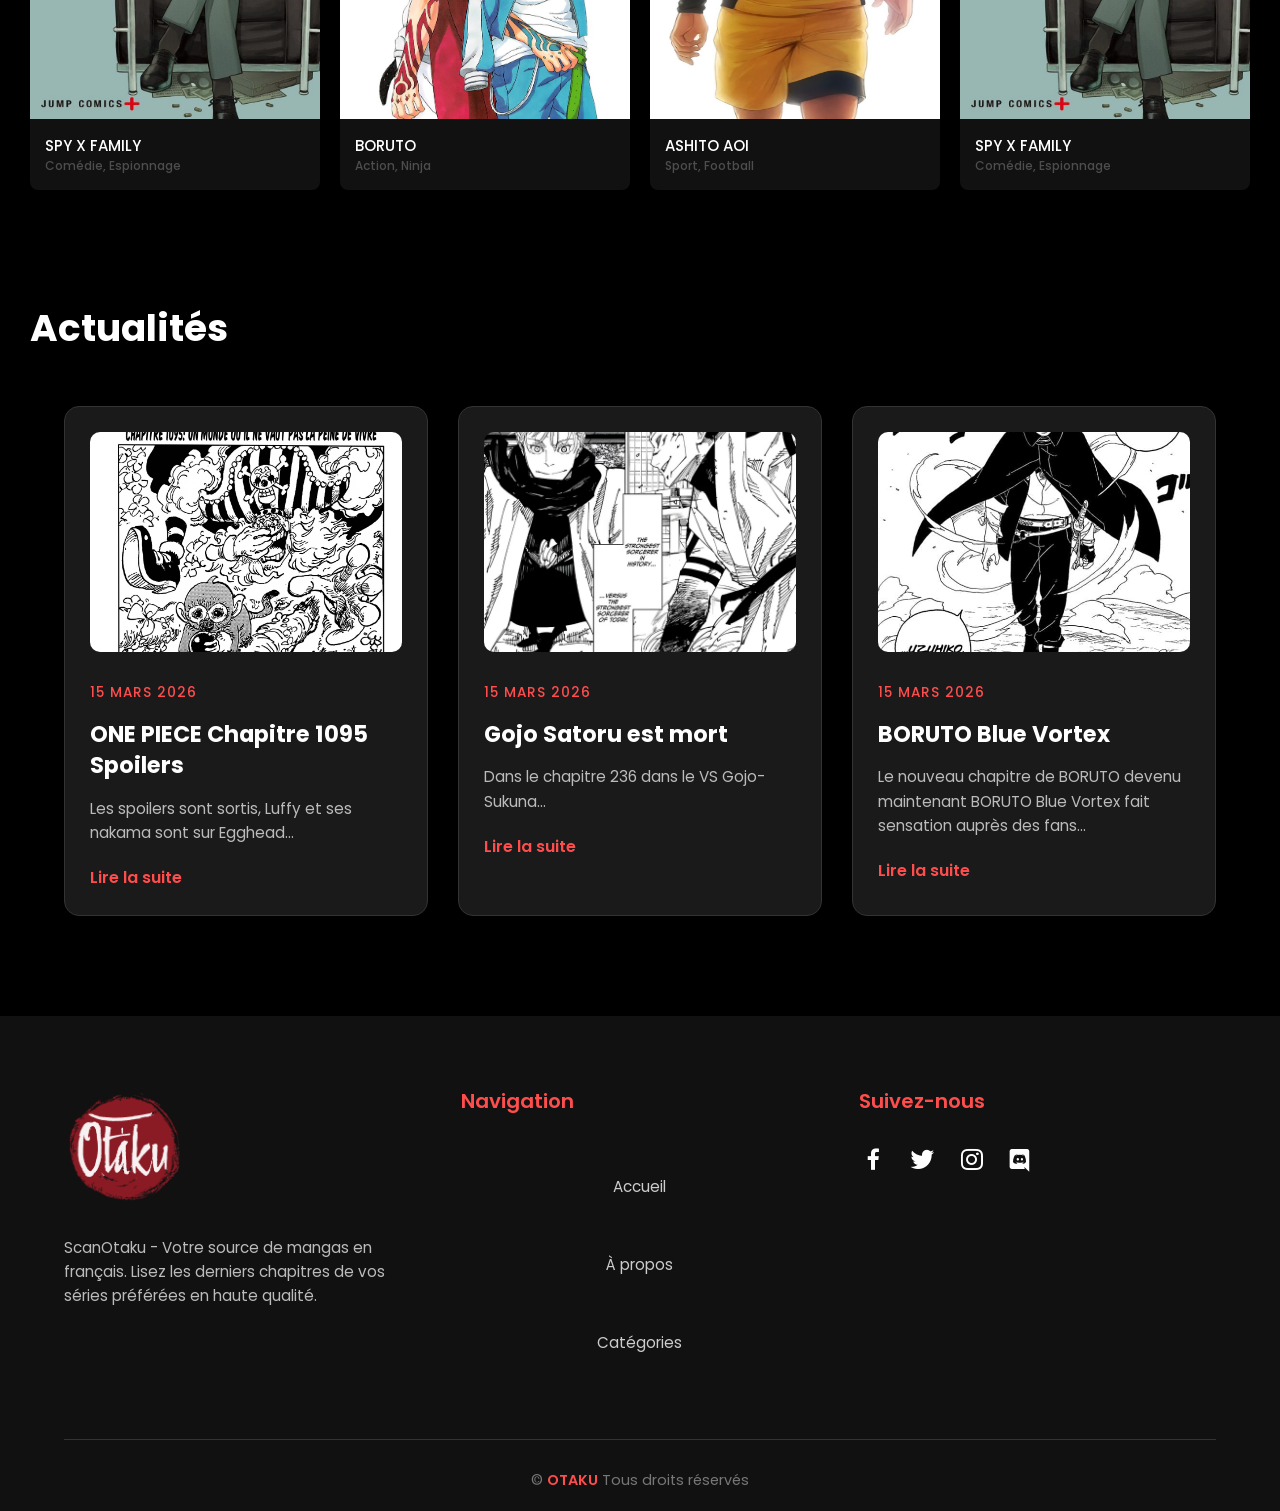
==== commit 68999bb1: "first commit" ====
--- a/index.html
+++ b/index.html
@@ -48,216 +48,156 @@
             <div class="slide-container">
               <div class="card-wrapper swiper-wrapper">
                 <div class="card swiper-slide">
-                  <div class="image-box">
-                    <a href="detail.html?title=BERSEK&img=images/top%20manga/45a3222a-cad6-4c86-a3e8-ad057133c575.jpeg"><img src="images/top manga/45a3222a-cad6-4c86-a3e8-ad057133c575.jpeg" alt="" /></a>
-                  </div>
-                  <div class="profile-details">
-                    <!-- <img src="images/profile/profile1.jpg" alt="" /> -->
-                    <div class="name-job">
-                      <h3 class="name">BERSEK</h3>
-                      <h4 class="job">Full Stack Developer</h4>
-                    </div>
-                  </div>
-                </div>
-                <div class="card swiper-slide">
-                  <div class="image-box">
-                    <a href="detail.html?title=ONE%20PIECE&img=images/top%20manga/5813e3e1-43fe-43a0-ada2-8563aa69df7c.jpeg"><img src="images/top manga/5813e3e1-43fe-43a0-ada2-8563aa69df7c.jpeg" alt="" /></a>
-                  </div>
-                  <div class="profile-details">
-                    <!-- <img src="images/profile/profile2.jpg" alt="" /> -->
-                    <div class="name-job">
-                      <h3 class="name">ONE PIECE</h3>
-                      <h4 class="job">ONE PIECE</h4>
-                    </div>
-                  </div>
-                </div>
-                <div class="card swiper-slide">
-                  <div class="image-box">
-                    <a href="detail.html?title=JUJUSTU%20KAISEN&img=images/top%20manga/aadf179d-0feb-40df-bc74-44448f81b225.jpeg"><img src="images/top manga/aadf179d-0feb-40df-bc74-44448f81b225.jpeg" alt="" /></a>
-                  </div>
-                  <div class="profile-details">
-                    <!-- <img src="images/profile/profile3.jpg" alt="" /> -->
-                    <div class="name-job">
-                      <h3 class="name">JUJUSTU KAISEN</h3>
-                      <h4 class="job">JUJUSTU KAISEN</h4>
-                    </div>
-                  </div>
-                </div>
-                <div class="card swiper-slide">
-                  <div class="image-box">
-                    <a href="detail.html?title=BLUE%20LOCK&img=images/top%20manga/Blue%20Lock%20-%20vol%206.jpeg"><img src="images/top manga/Blue Lock - vol 6.jpeg" alt="" /></a>
-                  </div>
-                  <div class="profile-details">
-                    <!-- <img src="images/profile/profile4.jpg" alt="" /> -->
-                    <div class="name-job">
-                      <h3 class="name">BLUE LOCK</h3>
-                      <h4 class="job">App Developer</h4>
-                    </div>
-                  </div>
-                </div>
-                <div class="card swiper-slide">
-                  <div class="image-box">
-                    <a href="detail.html?title=MY%20HERO%20ACADEMIA&img=images/top%20manga/fac13c29-80b3-4541-87a2-ecd03db05f73.jpeg"><img src="images/top manga/fac13c29-80b3-4541-87a2-ecd03db05f73.jpeg" alt="" /></a>
-                  </div>
-                  <div class="profile-details">
-                    <!-- <img src="images/profile/profile5.jpg" alt="" /> -->
-                    <div class="name-job">
-                      <h3 class="name">MY HERO ACADEMIA</h3>
-                      <h4 class="job">text-blogger</h4>
-                    </div>
-                  </div>
-                </div>
-                <div class="card swiper-slide">
-                    <div class="image-box">
-                      <a href="detail.html?title=BLEACH&img=images/top%20manga/Gotei%2013%20Soul%20Society.jpeg"><img src="images/top manga/Gotei 13 Soul Society.jpeg" alt="" /></a>
-                    </div>
-                    <div class="profile-details">
-                      <!-- <img src="images/profile/profile5.jpg" alt="" /> -->
-                      <div class="name-job">
-                        <h3 class="name">BLEACH</h3>
-                        <h4 class="job">text-blogger</h4>
-                      </div>
-                    </div>
-                </div>
-                <div class="card swiper-slide">
-                    <div class="image-box">
-                      <a href="detail.html?title=SHINGOKYU%20NO%20KYOJIN&img=images/top%20manga/%E3%80%8C%20%CA%80%Edit%CA%AA%E1%B4%80%Edit%Edit%C9%AA%Edit%Edit%Edit%Edit%Edit%Edit%Edit.jpeg"><img src="images/top manga/「 ʀɪᴠᴀɪxʟʟᴇ 」.jpeg" alt="" /></a>
-                    </div>
-                    <div class="profile-details">
-                      <!-- <img src="images/profile/profile5.jpg" alt="" /> -->
-                      <div class="name-job">
-                        <h3 class="name">SHINGOKYU NO KYOJIN</h3>
-                        <h4 class="job">text-blogger</h4>
-                      </div>
-                    </div>
-                </div>
-                <div class="card swiper-slide">
-                    <div class="image-box">
-                      <img src="images/top manga/Just love this!!!!!!.jpeg" alt="" />
-                    </div>
-                    <div class="profile-details">
-                      <!-- <img src="images/profile/profile5.jpg" alt="" /> -->
-                      <div class="name-job">
-                        <h3 class="name">NARUTO</h3>
-                        <h4 class="job">text-blogger</h4>
-                      </div>
-                    </div>
-                  </div>
-                </div>
+                  <a href="detail.html?title=BERSEK&img=images/top%20manga/45a3222a-cad6-4c86-a3e8-ad057133c575.jpeg&author=Kentaro%20Miura&cat=Action,%20Seinen&rating=4.9&desc=Guts%20cherche%20vengeance%20dans%20un%20monde%20de%20dark%20fantasy%20impitoyable.">
+                    <div class="image-box">
+                      <img src="images/top manga/45a3222a-cad6-4c86-a3e8-ad057133c575.jpeg" alt="Bersek" />
+                    </div>
+                    <div class="profile-details">
+                      <div class="name-job">
+                        <h3 class="name">BERSEK</h3>
+                        <h4 class="job">Action, Dark Fantasy</h4>
+                      </div>
+                    </div>
+                  </a>
+                </div>
+                <div class="card swiper-slide">
+                  <a href="detail.html?title=SOLO%20LEVELING&img=images/top%20manga/1d69d7ca-be47-4952-9519-aa57a34610a7.jpeg&author=Chugong&cat=Action,%20Fantasy&rating=4.9&desc=Le%20plus%20faible%20chasseur%20de%20l'humanit%C3%A9%20d%C3%A9couvre%20un%20syst%C3%A8me%20myst%C3%A9rieux%20qui%20lui%20permet%20de%20monter%20en%20niveau%20sans%20limite.">
+                    <div class="image-box">
+                      <img src="images/top manga/1d69d7ca-be47-4952-9519-aa57a34610a7.jpeg" alt="Solo Leveling" />
+                    </div>
+                    <div class="profile-details">
+                      <div class="name-job">
+                        <h3 class="name">SOLO LEVELING</h3>
+                        <h4 class="job">Action, Fantasy</h4>
+                      </div>
+                    </div>
+                  </a>
+                </div>
+                <div class="card swiper-slide">
+                  <a href="detail.html?title=JUJUSTU%20KAISEN&img=images/top%20manga/aadf179d-0feb-40df-bc74-44448f81b225.jpeg&author=Gege%20Akutami&cat=Action,%20Surnaturel&rating=4.8&desc=Un%20lyc%C3%A9en%20avale%20un%20doigt%20maudit%20et%20devient%20l'h%C3%B4te%20d'un%20fl%C3%A9au%20puissant.">
+                    <div class="image-box">
+                      <img src="images/top manga/aadf179d-0feb-40df-bc74-44448f81b225.jpeg" alt="Jujutsu Kaisen" />
+                    </div>
+                    <div class="profile-details">
+                      <div class="name-job">
+                        <h3 class="name">JUJUSTU KAISEN</h3>
+                        <h4 class="job">Action, Surnaturel</h4>
+                      </div>
+                    </div>
+                  </a>
+                </div>
+                <div class="card swiper-slide">
+                  <a href="detail.html?title=BLACK%20CLOVER&img=images/top%20manga/d0fe8933-7649-43c3-8fd4-98ae86df2e2d.jpeg&author=Y%C5%ABki%20Tabata&cat=Action,%20Magie&rating=4.7&desc=Asta,%20un%20jeune%20sans%20magie%20dans%20un%20monde%20o%C3%B9%20elle%20est%20tout,%20r%C3%AAve%20de%20devenir%20l'Empereur-Mage.">
+                    <div class="image-box">
+                      <img src="images/top manga/d0fe8933-7649-43c3-8fd4-98ae86df2e2d.jpeg" alt="Black Clover" />
+                    </div>
+                    <div class="profile-details">
+                      <div class="name-job">
+                        <h3 class="name">BLACK CLOVER</h3>
+                        <h4 class="job">Action, Magie</h4>
+                      </div>
+                    </div>
+                  </a>
+                </div>
+                <div class="card swiper-slide">
+                  <a href="detail.html?title=ONE%20PIECE&img=images/top%20manga/5813e3e1-43fe-43a0-ada2-8563aa69df7c.jpeg&author=Eiichiro%20Oda&cat=Action,%20Aventure&rating=5.0&desc=Luffy%20et%20son%20%C3%A9quipage%20partent%20en%20qu%C3%AAte%20du%20tr%C3%A9sor%20ultime,%20le%20One%20Piece.">
+                    <div class="image-box">
+                      <img src="images/top manga/5813e3e1-43fe-43a0-ada2-8563aa69df7c.jpeg" alt="One Piece" />
+                    </div>
+                    <div class="profile-details">
+                      <div class="name-job">
+                        <h3 class="name">ONE PIECE</h3>
+                        <h4 class="job">Action, Aventure</h4>
+                      </div>
+                    </div>
+                  </a>
+                </div>
+                <div class="card swiper-slide">
+                  <a href="detail.html?title=BLUE%20LOCK&img=images/top%20manga/Blue%20Lock%20-%20vol%206.jpeg&author=Muneyuki%20Kaneshiro&cat=Sport,%20Football&rating=4.8&desc=300%20attaquants%20lyc%C3%A9ens%20sont%20r%C3%A9unis%20dans%20un%20centre%20de%20formation%20pour%20cr%C3%A9er%20le%20meilleur%20buteur%20du%20monde.">
+                    <div class="image-box">
+                      <img src="images/top manga/Blue Lock - vol 6.jpeg" alt="Blue Lock" />
+                    </div>
+                    <div class="profile-details">
+                      <div class="name-job">
+                        <h3 class="name">BLUE LOCK</h3>
+                        <h4 class="job">Sport, Football</h4>
+                      </div>
+                    </div>
+                  </a>
+                </div>
+              </div>
             </div>
             <div class="swiper-button-next swiper-navBtn"></div>
             <div class="swiper-button-prev swiper-navBtn"></div>
             <div class="swiper-pagination"></div>
         </div>
     </section>
+
     <div class="text-top"><h2>Vous aimerez aussi</h2></div> 
     <section class="top-manga">
         <div class="container swiper">
             <div class="slide-container">
               <div class="card-wrapper swiper-wrapper">
                 <div class="card swiper-slide">
-                  <div class="image-box">
-                    <img src="images/you like this also/15c8d4d5-fabf-4b77-af4c-b58b8bef44dd.jpeg" alt="" />
-                  </div>
-                  <div class="profile-details">
-                    <!-- <img src="images/profile/profile1.jpg" alt="" /> -->
-                    <div class="name-job">
-                      <h3 class="name">HAIKYU</h3>
-                      <h4 class="job">Full Stack Developer</h4>
-                    </div>
-                  </div>
-                </div>
-                <div class="card swiper-slide">
-                  <div class="image-box">
-                    <img src="images/you like this also/6686ffc7-d9b0-4fa2-8cec-6d6727ea1a23.jpeg" alt="" />
-                  </div>
-                  <div class="profile-details">
-                    <!-- <img src="images/profile/profile2.jpg" alt="" /> -->
-                    <div class="name-job">
-                      <h3 class="name">CHAINSAW MAN</h3>
-                      <h4 class="job">ONE PIECE</h4>
-                    </div>
-                  </div>
-                </div>
-                <div class="card swiper-slide">
-                  <div class="image-box">
-                    <img src="images/you like this also/6d960575-e6d5-47e1-a5c5-26be51c4babc.jpeg" alt="" />
-                  </div>
-                  <div class="profile-details">
-                    <!-- <img src="images/profile/profile3.jpg" alt="" /> -->
-                    <div class="name-job">
-                      <h3 class="name">KUROKO NO BASKET</h3>
-                      <h4 class="job">JUJUSTU KAISEN</h4>
-                    </div>
-                  </div>
-                </div>
-                <div class="card swiper-slide">
-                  <div class="image-box">
-                    <img src="images/you like this also/Black Clover Magic Poster 61x91_5cm.jpeg" alt="" />
-                  </div>
-                  <div class="profile-details">
-                    <!-- <img src="images/profile/profile4.jpg" alt="" /> -->
-                    <div class="name-job">
-                      <h3 class="name">BLACK CLOVER</h3>
-                      <h4 class="job">App Developer</h4>
-                    </div>
-                  </div>
-                </div>
-                <div class="card swiper-slide">
-                  <div class="image-box">
-                    <img src="images/you like this also/Kyojuro Rengoku.jpeg" alt="" />
-                  </div>
-                  <div class="profile-details">
-                    <!-- <img src="images/profile/profile5.jpg" alt="" /> -->
-                    <div class="name-job">
-                      <h3 class="name">DEMON SLAYER</h3>
-                      <h4 class="job">text-blogger</h4>
-                    </div>
-                  </div>
-                </div>
-                <div class="card swiper-slide">
-                    <div class="image-box">
-                      <img src="images/you like this also/1.jpg" alt="" />
-                    </div>
-                    <div class="profile-details">
-                      <!-- <img src="images/profile/profile5.jpg" alt="" /> -->
-                      <div class="name-job">
-                        <h3 class="name">THE MISFIT DEMON KING</h3>
-                        <h4 class="job">text-blogger</h4>
-                      </div>
-                    </div>
-                </div>
-                <div class="card swiper-slide">
-                    <div class="image-box">
-                      <img src="images/you like this also/Posterundefined avec l'œuvre « Dragon Ball Z Groupe » de l'artiste Lodel.jpeg" alt="" />
-                    </div>
-                    <div class="profile-details">
-                      <!-- <img src="images/profile/profile5.jpg" alt="" /> -->
-                      <div class="name-job">
-                        <h3 class="name">DRAGON BALL</h3>
-                        <h4 class="job">text-blogger</h4>
-                      </div>
-                    </div>
-                </div>
-                <div class="card swiper-slide">
-                    <div class="image-box">
-                      <img src="images/you like this also/SAITAMA - ONE PUNCH-MAN.jpeg" alt="" />
-                    </div>
-                    <div class="profile-details">
-                      <!-- <img src="images/profile/profile5.jpg" alt="" /> -->
-                      <div class="name-job">
-                        <h3 class="name">ONE PUNCH MAN</h3>
-                        <h4 class="job">text-blogger</h4>
-                      </div>
-                    </div>
-                  </div>
-                </div>
+                  <a href="detail.html?title=DEMON%20SLAYER&img=images/you%20like%20this%20also/Kyojuro%20Rengoku.jpeg&author=Koyoharu%20Gotouge&cat=Action,%20D%C3%A9mon&rating=4.8&desc=Tanjiro%20se%20bat%20pour%20transformer%20sa%20soeur%20en%20humaine%20et%20venger%20sa%20famille.">
+                    <div class="image-box">
+                      <img src="images/you like this also/Kyojuro Rengoku.jpeg" alt="Demon Slayer" />
+                    </div>
+                    <div class="profile-details">
+                      <div class="name-job">
+                        <h3 class="name">DEMON SLAYER</h3>
+                        <h4 class="job">Action, Démon</h4>
+                      </div>
+                    </div>
+                  </a>
+                </div>
+                <div class="card swiper-slide">
+                  <a href="detail.html?title=TOKYO%20REVENGERS&img=images/you%20like%20this%20also/047f075d-3843-4cb5-8854-3e9fc44c185a.jpeg&author=Ken%20Wakui&cat=Action,%20Drame&rating=4.6&desc=Takemichi%20remonte%20le%20temps%20pour%20sauver%20son%20amie%20d'enfance%20du%20clan%20Tokyo%20Manji.">
+                    <div class="image-box">
+                      <img src="images/you like this also/047f075d-3843-4cb5-8854-3e9fc44c185a.jpeg" alt="Tokyo Revengers" />
+                    </div>
+                    <div class="profile-details">
+                      <div class="name-job">
+                        <h3 class="name">TOKYO REVENGERS</h3>
+                        <h4 class="job">Action, Drame</h4>
+                      </div>
+                    </div>
+                  </a>
+                </div>
+                <div class="card swiper-slide">
+                  <a href="detail.html?title=CHAINSAW%20MAN&img=images/you%20like%20this%20also/6686ffc7-d9b0-4fa2-8cec-6d6727ea1a23.jpeg&author=Tatsuki%20Fujimoto&cat=Action,%20Gore&rating=4.7&desc=Denji%20fusionne%20avec%20son%20chien-d%C3%A9mon%20Pochita%20pour%20devenir%20un%20chasseur%20de%20d%C3%A9mons%20impitoyable.">
+                    <div class="image-box">
+                      <img src="images/you like this also/6686ffc7-d9b0-4fa2-8cec-6d6727ea1a23.jpeg" alt="Chainsaw Man" />
+                    </div>
+                    <div class="profile-details">
+                      <div class="name-job">
+                        <h3 class="name">CHAINSAW MAN</h3>
+                        <h4 class="job">Action, Gore</h4>
+                      </div>
+                    </div>
+                  </a>
+                </div>
+                <div class="card swiper-slide">
+                  <a href="detail.html?title=HAIKYU&img=images/you%20like%20this%20also/15c8d4d5-fabf-4b77-af4c-b58b8bef44dd.jpeg&author=Haruichi%20Furudate&cat=Sport,%20Volleyball&rating=4.9&desc=Une%20%C3%A9quipe%20de%20volleyball%20lyc%C3%A9enne%20visant%20le%20sommet%20malgr%C3%A9%20leur%20petite%20taille.">
+                    <div class="image-box">
+                      <img src="images/you like this also/15c8d4d5-fabf-4b77-af4c-b58b8bef44dd.jpeg" alt="Haikyu" />
+                    </div>
+                    <div class="profile-details">
+                      <div class="name-job">
+                        <h3 class="name">HAIKYU</h3>
+                        <h4 class="job">Sport, Volleyball</h4>
+                      </div>
+                    </div>
+                  </a>
+                </div>
+              </div>
             </div>
             <div class="swiper-button-next swiper-navBtn"></div>
             <div class="swiper-button-prev swiper-navBtn"></div>
             <div class="swiper-pagination"></div>
         </div>
     </section>
+
     <section class="annonce">
         <div class="text-annonce">
              <p>Votre destination ultime pour, </p>
@@ -266,126 +206,59 @@
             <p class="btn"><a href="categorie.html">Voir la collection</a></p>
         </div>
     </section>
+
     <div class="text-top"><h2>NOUVEAUX MANGAS</h2></div> 
     <section class="top-manga">
         <div class="container swiper">
             <div class="slide-container">
               <div class="card-wrapper swiper-wrapper">
                 <div class="card swiper-slide">
-                  <div class="image-box">
-                    <img src="images/new arrivals/All The Main Characters In The Eminence In Shadow Anime In A Cool Black Silhouette Pop Art Design In Colorful Background by Animangapoi _ Redbubble.jpeg" alt="" />
-                  </div>
-                  <div class="profile-details">
-                    <!-- <img src="images/profile/profile1.jpg" alt="" /> -->
-                    <div class="name-job">
-                      <h3 class="name">EMINENCE IN SHADOW</h3>
-                      <h4 class="job">Full Stack Developer</h4>
-                    </div>
-                  </div>
-                </div>
-                <div class="card swiper-slide">
-                  <div class="image-box">
-                    <img src="images/new arrivals/Ashito Aoi.jpeg" alt="" />
-                  </div>
-                  <div class="profile-details">
-                    <!-- <img src="images/profile/profile2.jpg" alt="" /> -->
-                    <div class="name-job">
-                      <h3 class="name">ASHITO AOI</h3>
-                      <h4 class="job">ONE PIECE</h4>
-                    </div>
-                  </div>
-                </div>
-                <div class="card swiper-slide">
-                  <div class="image-box">
-                    <img src="images/new arrivals/Boruto & Kawaki [Clean_Transparent].jpeg" alt="" />
-                  </div>
-                  <div class="profile-details">
-                    <!-- <img src="images/profile/profile3.jpg" alt="" /> -->
-                    <div class="name-job">
-                      <h3 class="name">BORUTO</h3>
-                      <h4 class="job">JUJUSTU KAISEN</h4>
-                    </div>
-                  </div>
-                </div>
-                <div class="card swiper-slide">
-                  <div class="image-box">
-                    <img src="images/new arrivals/Dandadan.jpeg" alt="" />
-                  </div>
-                  <div class="profile-details">
-                    <!-- <img src="images/profile/profile4.jpg" alt="" /> -->
-                    <div class="name-job">
-                      <h3 class="name">DANDADAN</h3>
-                      <h4 class="job">App Developer</h4>
-                    </div>
-                  </div>
-                </div>
-                <div class="card swiper-slide">
-                  <div class="image-box">
-                    <img src="images/new arrivals/ebe00b71-6ee9-413c-abff-27a3abcf4b6d.jpeg" alt="" />
-                  </div>
-                  <div class="profile-details">
-                    <!-- <img src="images/profile/profile5.jpg" alt="" /> -->
-                    <div class="name-job">
-                      <h3 class="name">EDENS RE-ZERO</h3>
-                      <h4 class="job">text-blogger</h4>
-                    </div>
-                  </div>
-                </div>
-                <div class="card swiper-slide">
-                    <div class="image-box">
-                      <img src="images/new arrivals/Recommended Manga to Read_ SPY x FAMILY manga.jpeg" alt="" />
-                    </div>
-                    <div class="profile-details">
-                      <!-- <img src="images/profile/profile5.jpg" alt="" /> -->
+                  <a href="detail.html?title=SPY%20X%20FAMILY&img=images/new%20arrivals/Recommended%20Manga%20to%20Read_%20SPY%20x%20FAMILY%20manga.jpeg&author=Tatsuya%20Endo&cat=Com%C3%A9die,%20Espionnage&rating=4.8&desc=Un%20espion,%20une%20tueuse%20%C3%A0%20gages%20et%20une%20t%C3%A9l%C3%A9pathe%20forment%20une%20famille%20pour%20remplir%20une%20mission%20secr%C3%A8te.">
+                    <div class="image-box">
+                      <img src="images/new arrivals/Recommended Manga to Read_ SPY x FAMILY manga.jpeg" alt="Spy x Family" />
+                    </div>
+                    <div class="profile-details">
                       <div class="name-job">
                         <h3 class="name">SPY X FAMILY</h3>
-                        <h4 class="job">text-blogger</h4>
-                      </div>
-                    </div>
-                </div>
-                <div class="card swiper-slide">
-                    <div class="image-box">
-                      <img src="images/new arrivals/Sherlock Holmes - Yuukoku no Moriarty ( manga coloring ).jpeg" alt="" />
-                    </div>
-                    <div class="profile-details">
-                      <!-- <img src="images/profile/profile5.jpg" alt="" /> -->
-                      <div class="name-job">
-                        <h3 class="name">YUUKOKU NO MORIATY</h3>
-                        <h4 class="job">text-blogger</h4>
-                      </div>
-                    </div>
-                </div>
-                <div class="card swiper-slide">
-                    <div class="image-box">
-                      <img src="images/new arrivals/takemichi hanagaki.jpeg" alt="" />
-                    </div>
-                    <div class="profile-details">
-                      <!-- <img src="images/profile/profile5.jpg" alt="" /> -->
-                      <div class="name-job">
-                        <h3 class="name">TOKYO REVENGERS</h3>
-                        <h4 class="job">text-blogger</h4>
-                      </div>
-                    </div>
-                </div>
-                <div class="card swiper-slide">
-                    <div class="image-box">
-                      <img src="images/new arrivals/Shiki Ichinose.jpeg" alt="" />
-                    </div>
-                    <div class="profile-details">
-                      <!-- <img src="images/profile/profile5.jpg" alt="" /> -->
-                      <div class="name-job">
-                        <h3 class="name">SHIKI ICHINOSE</h3>
-                        <h4 class="job">text-blogger</h4>
-                      </div>
-                    </div>
-                  </div>
-                </div>
+                        <h4 class="job">Comédie, Espionnage</h4>
+                      </div>
+                    </div>
+                  </a>
+                </div>
+                <div class="card swiper-slide">
+                  <a href="detail.html?title=BORUTO&img=images/new%20arrivals/Boruto%20%26%20Kawaki%20[Clean_Transparent].jpeg&author=Masashi%20Kishimoto&cat=Action,%20Ninja&rating=4.5&desc=La%20nouvelle%20g%C3%A9n%C3%A9ration%20de%20ninjas%20affronte%20de%20nouvelles%20menaces%20technologiques%20et%20divines.">
+                    <div class="image-box">
+                      <img src="images/new arrivals/Boruto & Kawaki [Clean_Transparent].jpeg" alt="Boruto" />
+                    </div>
+                    <div class="profile-details">
+                      <div class="name-job">
+                        <h3 class="name">BORUTO</h3>
+                        <h4 class="job">Action, Ninja</h4>
+                      </div>
+                    </div>
+                  </a>
+                </div>
+                <div class="card swiper-slide">
+                  <a href="detail.html?title=ASHITO%20AOI&img=images/new%20arrivals/Ashito%20Aoi.jpeg&author=Y%C5%ABgo%20Kobayashi&cat=Sport,%20Football&rating=4.7&desc=Un%20jeune%20joueur%20de%20football%20talentueux%20mais%20brut%20int%C3%A8gre%20une%20acad%C3%A9mie%20de%20prestige.">
+                    <div class="image-box">
+                      <img src="images/new arrivals/Ashito Aoi.jpeg" alt="Ao Ashi" />
+                    </div>
+                    <div class="profile-details">
+                      <div class="name-job">
+                        <h3 class="name">ASHITO AOI</h3>
+                        <h4 class="job">Sport, Football</h4>
+                      </div>
+                    </div>
+                  </a>
+                </div>
+              </div>
             </div>
             <div class="swiper-button-next swiper-navBtn"></div>
             <div class="swiper-button-prev swiper-navBtn"></div>
             <div class="swiper-pagination"></div>
         </div>
     </section>
+
     <div class="text-top"><h2>Actualités</h2></div>
     <section class="blog-container">
       <div class="blog">
--- a/style.css
+++ b/style.css
@@ -166,19 +166,32 @@
 }
 .btn{
     display: inline-block;
-    padding-top: 200px;
     padding: 14px 40px;
     border-radius: 0.5rem;
     font-size: 15px;
-    font-weight: 500;
-    background: #3B065E;
-    border: 1px solid #3B065E;
+    font-weight: 600;
+    background: linear-gradient(to right, #ff4d4d, #ff8080);
+    border: none;
+    color: white !important;
     transition: all .40s ease;
     margin-top: 20px;
+    cursor: pointer;
+    box-shadow: 0 4px 15px rgba(255, 77, 77, 0.3);
 }
 .btn:hover{
-    transform: scale(1.01) translateY(-5px);
-    background: transparent;
+    transform: translateY(-3px);
+    box-shadow: 0 6px 20px rgba(255, 77, 77, 0.4);
+    filter: brightness(1.1);
+}
+.btn-alt {
+    background: transparent !important;
+    border: 2px solid #ff4d4d !important;
+    color: #ff4d4d !important;
+    box-shadow: none !important;
+}
+.btn-alt:hover {
+    background: #ff4d4d !important;
+    color: white !important;
 }
 .text-top{
     text-align: left;
@@ -451,6 +464,25 @@
     border-radius: 10px;
     margin-bottom: 20px;
 }
+
+.card {
+  border-radius: 25px;
+  background-color: #111;
+  transition: transform 0.3s ease;
+  overflow: hidden;
+}
+
+.card:hover {
+    transform: scale(1.02);
+}
+
+.card a {
+    text-decoration: none;
+    color: inherit;
+    display: block;
+    width: 100%;
+    height: 100%;
+}
 .text-blog span {
     color: #ff4d4d;
     font-size: 0.85rem;
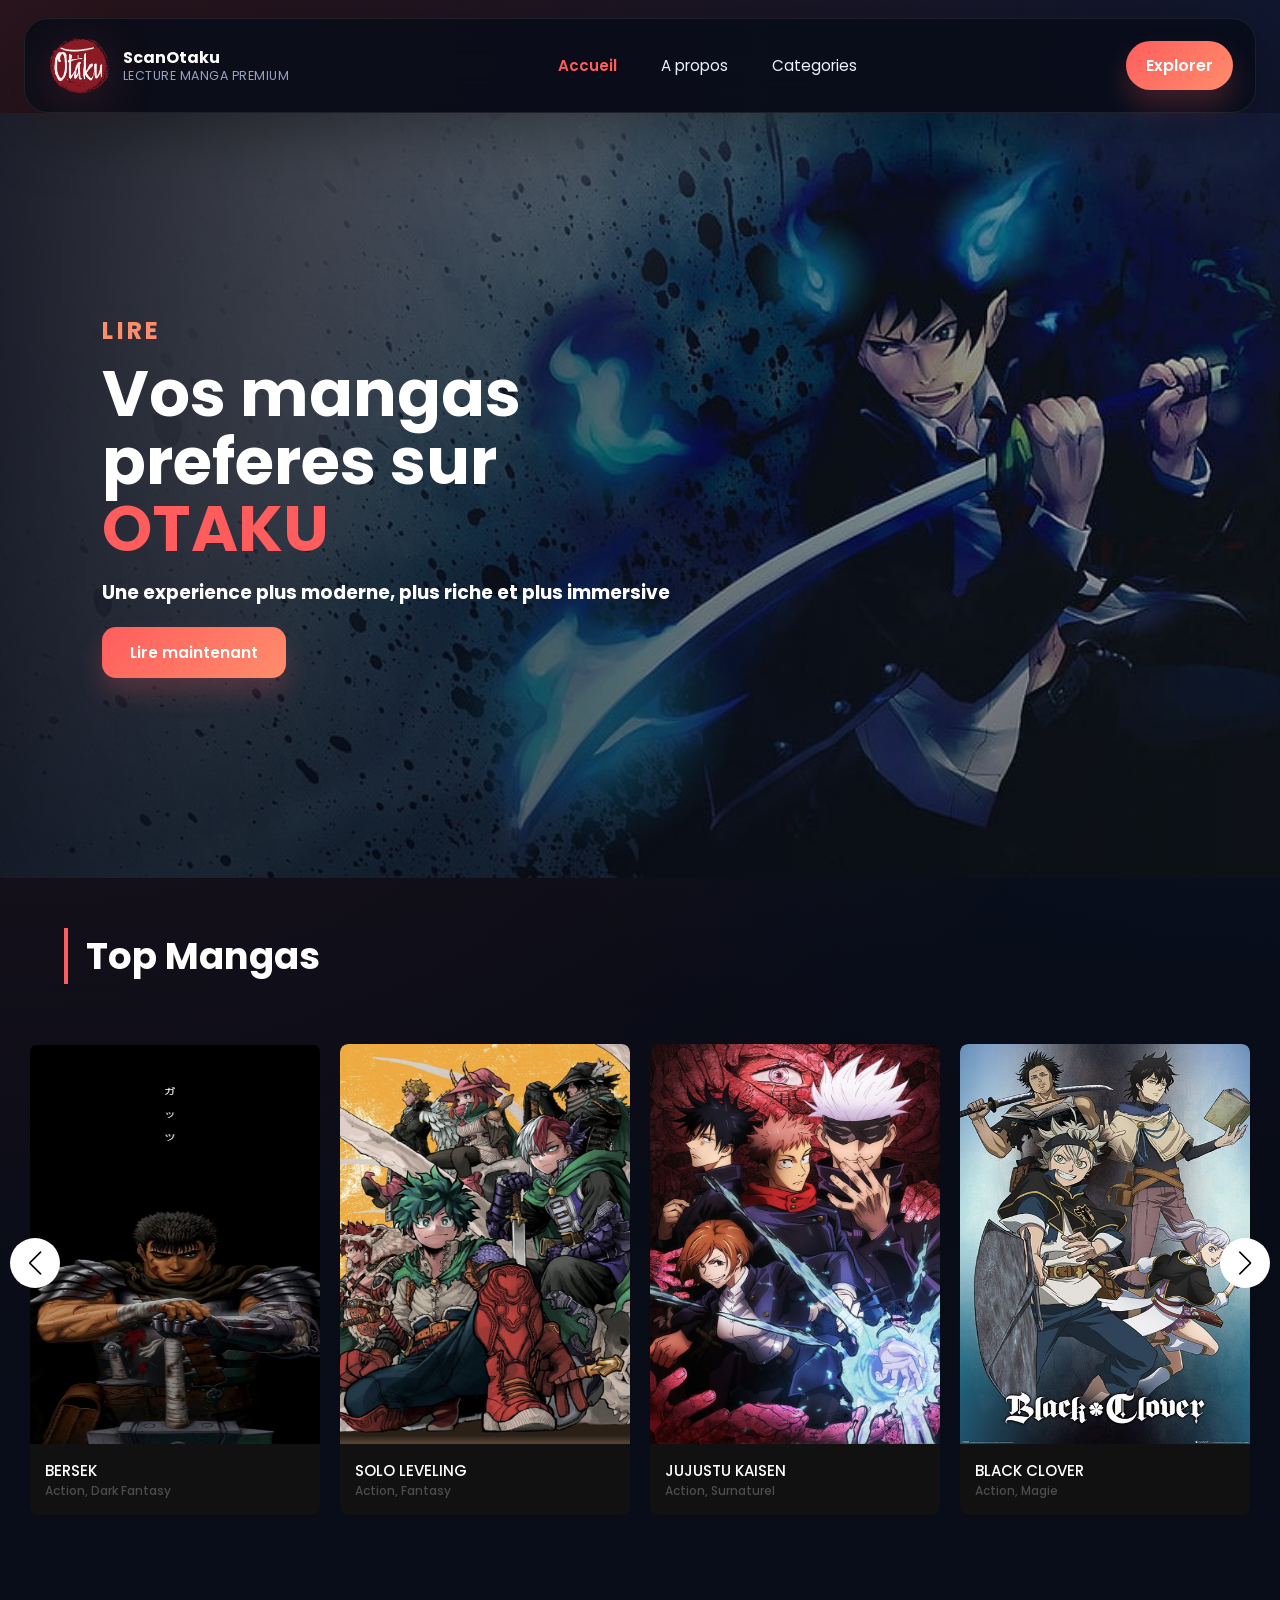
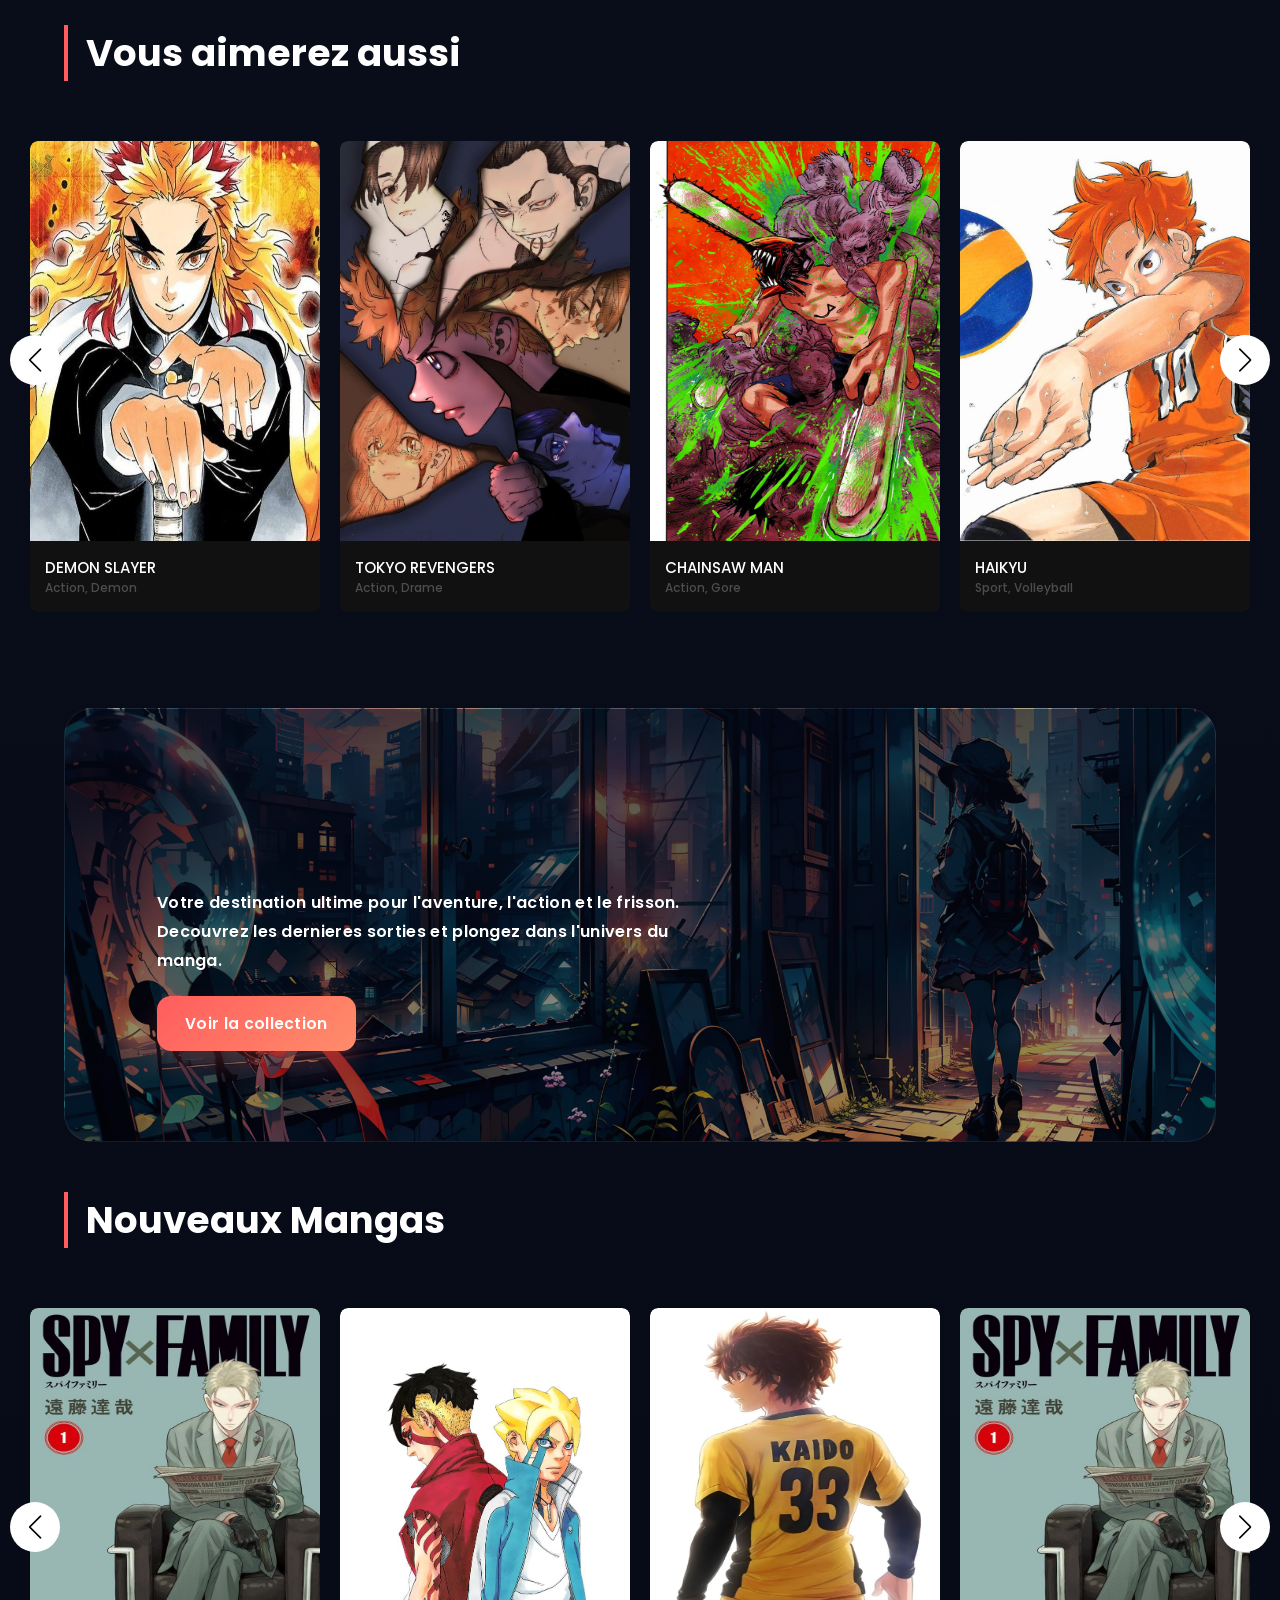
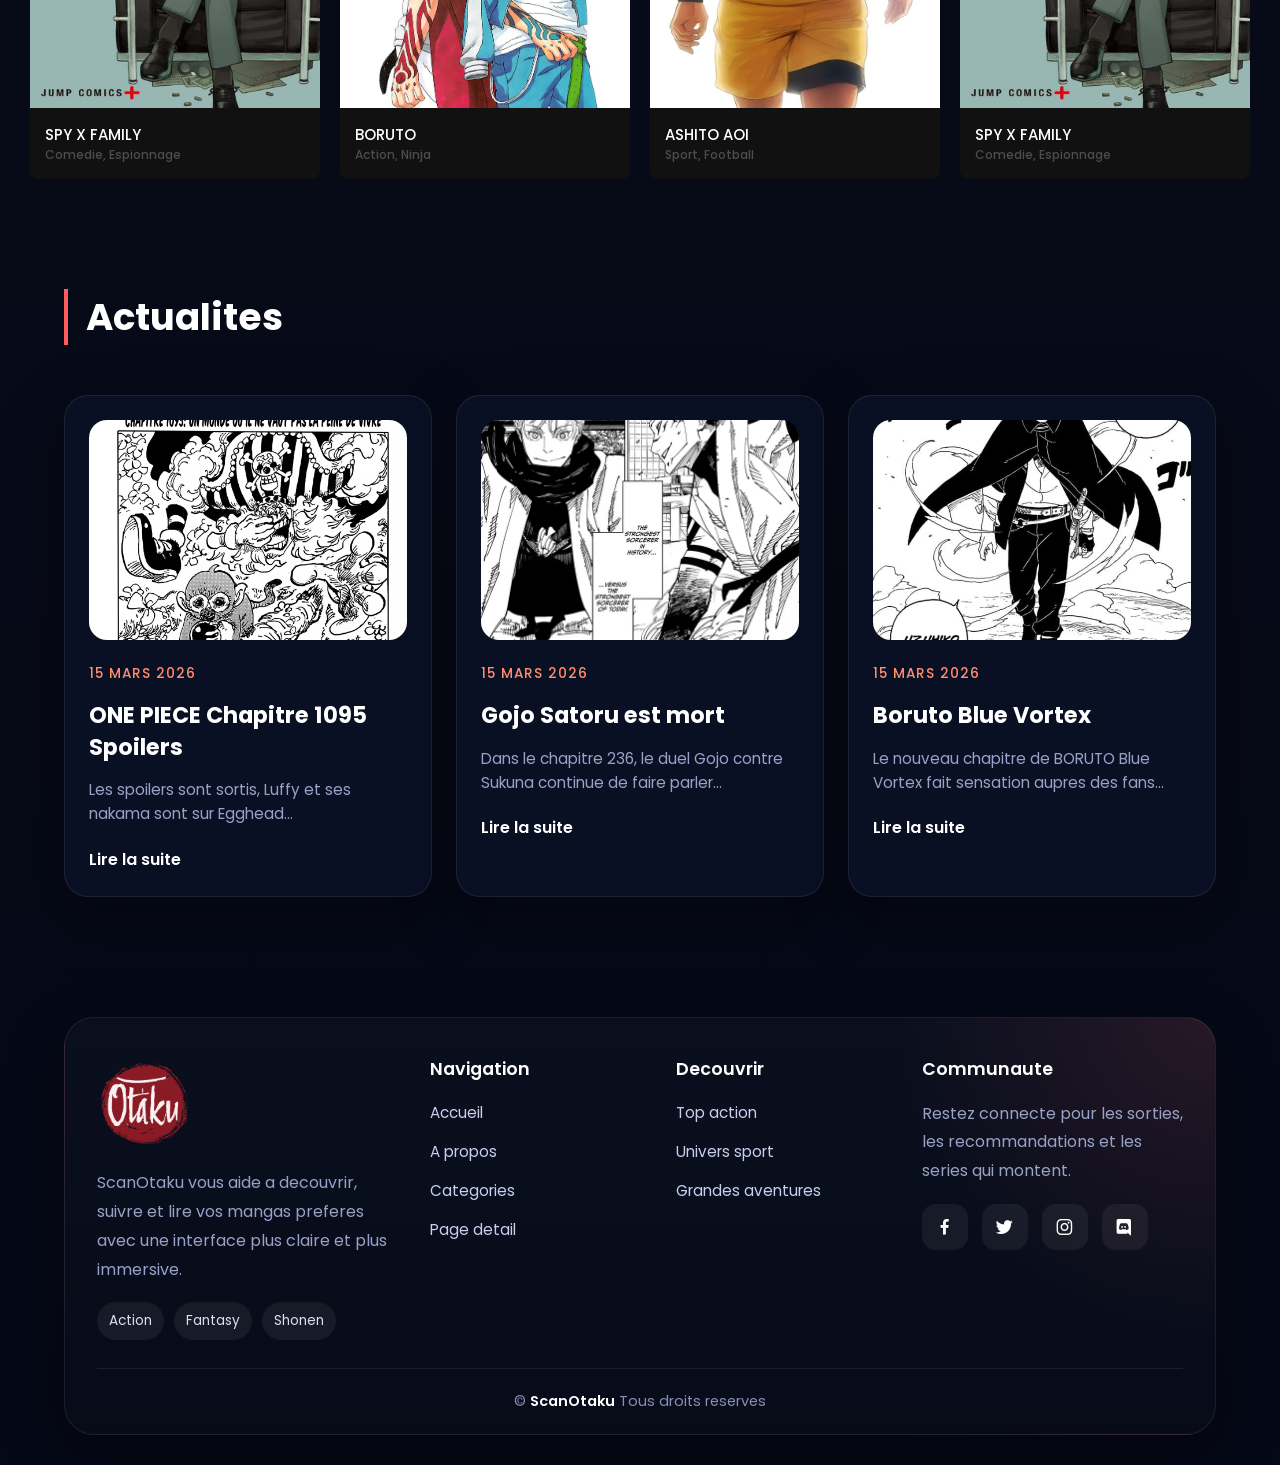
==== commit 788751ed: "modif" ====
--- a/index.html
+++ b/index.html
@@ -15,33 +15,40 @@
 <body>
     <header>
         <nav>
-            <div class="logo"><img src="image/img/png-transparent-otaku-otaku-logo-anime-beach-vapor-lg-text-manga-cartoon-removebg-preview.png"></div>
+            <a href="index.html" class="brand">
+                <div class="logo"><img src="image/img/png-transparent-otaku-otaku-logo-anime-beach-vapor-lg-text-manga-cartoon-removebg-preview.png" alt="ScanOtaku"></div>
+                <div class="brand-copy">
+                    <strong>ScanOtaku</strong>
+                    <span>Lecture manga premium</span>
+                </div>
+            </a>
+            <div class="menu-toggle" onclick="toggleMenu()"><i class='bx bx-menu'></i></div>
             <div class="navbar">
-              <div class="menu-toggle" onclick="toggleMenu()">☰</div>
-            <ul>
-                <li><a href="index.html">Accueil</a></li>
-                <li><a href="about.html">À propos</a></li>
-                <li><a href="categorie.html">Catégories</a>
-                    <ul class="dropdown">
-                        <li><a href="categorie.html">Action</a></li>
-                        <li><a href="categorie.html">Sport</a></li>
-                        <li><a href="categorie.html">Aventure</a></li>
-                    </ul>
-                </li>
-            </ul>
-            </div>
-            <div class="logo" id="logo2"><img src="image/img/png-transparent-otaku-otaku-logo-anime-beach-vapor-lg-text-manga-cartoon-removebg-preview.png"></div>
+                <ul>
+                    <li><a href="index.html" class="active">Accueil</a></li>
+                    <li><a href="about.html">A propos</a></li>
+                    <li><a href="categorie.html">Categories</a>
+                        <ul class="dropdown">
+                            <li><a href="categorie.html#action">Action</a></li>
+                            <li><a href="categorie.html#sport">Sport</a></li>
+                            <li><a href="categorie.html#aventure">Aventure</a></li>
+                        </ul>
+                    </li>
+                </ul>
+            </div>
+            <a href="categorie.html" class="nav-cta">Explorer</a>
         </nav>
-            
     </header>
+
     <section class="home" id="home">
         <div class="home-text">
             <h2>Lire</h2>
-            <h1>Vos mangas préférés sur <span>OTAKU</span></h1>
-            <h3>vous serez satisfait</h3>
-            <a href="categorie.html" class="btn">Lire MAINTENANT</a>
-        </div>
-    </section>
+            <h1>Vos mangas preferes sur <span>OTAKU</span></h1>
+            <h3>Une experience plus moderne, plus riche et plus immersive</h3>
+            <a href="categorie.html" class="btn">Lire maintenant</a>
+        </div>
+    </section>
+
     <div class="text-top"><h2>Top Mangas</h2></div>
     <section class="top-manga">
         <div class="container swiper">
@@ -61,9 +68,9 @@
                   </a>
                 </div>
                 <div class="card swiper-slide">
-                  <a href="detail.html?title=SOLO%20LEVELING&img=images/top%20manga/1d69d7ca-be47-4952-9519-aa57a34610a7.jpeg&author=Chugong&cat=Action,%20Fantasy&rating=4.9&desc=Le%20plus%20faible%20chasseur%20de%20l'humanit%C3%A9%20d%C3%A9couvre%20un%20syst%C3%A8me%20myst%C3%A9rieux%20qui%20lui%20permet%20de%20monter%20en%20niveau%20sans%20limite.">
-                    <div class="image-box">
-                      <img src="images/top manga/1d69d7ca-be47-4952-9519-aa57a34610a7.jpeg" alt="Solo Leveling" />
+                  <a href="detail.html?title=SOLO%20LEVELING&img=images/top%20manga/fac13c29-80b3-4541-87a2-ecd03db05f73.jpeg&author=Chugong&cat=Action,%20Fantasy&rating=4.9&desc=Le%20plus%20faible%20chasseur%20de%20l'humanite%20decouvre%20un%20systeme%20mysterieux%20qui%20lui%20permet%20de%20monter%20en%20niveau%20sans%20limite.">
+                    <div class="image-box">
+                      <img src="images/top manga/fac13c29-80b3-4541-87a2-ecd03db05f73.jpeg" alt="Solo Leveling" />
                     </div>
                     <div class="profile-details">
                       <div class="name-job">
@@ -74,7 +81,7 @@
                   </a>
                 </div>
                 <div class="card swiper-slide">
-                  <a href="detail.html?title=JUJUSTU%20KAISEN&img=images/top%20manga/aadf179d-0feb-40df-bc74-44448f81b225.jpeg&author=Gege%20Akutami&cat=Action,%20Surnaturel&rating=4.8&desc=Un%20lyc%C3%A9en%20avale%20un%20doigt%20maudit%20et%20devient%20l'h%C3%B4te%20d'un%20fl%C3%A9au%20puissant.">
+                  <a href="detail.html?title=JUJUSTU%20KAISEN&img=images/top%20manga/aadf179d-0feb-40df-bc74-44448f81b225.jpeg&author=Gege%20Akutami&cat=Action,%20Surnaturel&rating=4.8&desc=Un%20lyceen%20avale%20un%20doigt%20maudit%20et%20devient%20l'hote%20d'un%20fleau%20puissant.">
                     <div class="image-box">
                       <img src="images/top manga/aadf179d-0feb-40df-bc74-44448f81b225.jpeg" alt="Jujutsu Kaisen" />
                     </div>
@@ -87,9 +94,9 @@
                   </a>
                 </div>
                 <div class="card swiper-slide">
-                  <a href="detail.html?title=BLACK%20CLOVER&img=images/top%20manga/d0fe8933-7649-43c3-8fd4-98ae86df2e2d.jpeg&author=Y%C5%ABki%20Tabata&cat=Action,%20Magie&rating=4.7&desc=Asta,%20un%20jeune%20sans%20magie%20dans%20un%20monde%20o%C3%B9%20elle%20est%20tout,%20r%C3%AAve%20de%20devenir%20l'Empereur-Mage.">
-                    <div class="image-box">
-                      <img src="images/top manga/d0fe8933-7649-43c3-8fd4-98ae86df2e2d.jpeg" alt="Black Clover" />
+                  <a href="detail.html?title=BLACK%20CLOVER&img=images/you%20like%20this%20also/Black%20Clover%20Magic%20Poster%2061x91_5cm.jpeg&author=Yuki%20Tabata&cat=Action,%20Magie&rating=4.7&desc=Asta,%20un%20jeune%20sans%20magie%20dans%20un%20monde%20ou%20elle%20est%20tout,%20reve%20de%20devenir%20l'Empereur-Mage.">
+                    <div class="image-box">
+                      <img src="images/you like this also/Black Clover Magic Poster 61x91_5cm.jpeg" alt="Black Clover" />
                     </div>
                     <div class="profile-details">
                       <div class="name-job">
@@ -100,7 +107,7 @@
                   </a>
                 </div>
                 <div class="card swiper-slide">
-                  <a href="detail.html?title=ONE%20PIECE&img=images/top%20manga/5813e3e1-43fe-43a0-ada2-8563aa69df7c.jpeg&author=Eiichiro%20Oda&cat=Action,%20Aventure&rating=5.0&desc=Luffy%20et%20son%20%C3%A9quipage%20partent%20en%20qu%C3%AAte%20du%20tr%C3%A9sor%20ultime,%20le%20One%20Piece.">
+                  <a href="detail.html?title=ONE%20PIECE&img=images/top%20manga/5813e3e1-43fe-43a0-ada2-8563aa69df7c.jpeg&author=Eiichiro%20Oda&cat=Action,%20Aventure&rating=5.0&desc=Luffy%20et%20son%20equipage%20partent%20en%20quete%20du%20tresor%20ultime,%20le%20One%20Piece.">
                     <div class="image-box">
                       <img src="images/top manga/5813e3e1-43fe-43a0-ada2-8563aa69df7c.jpeg" alt="One Piece" />
                     </div>
@@ -113,7 +120,7 @@
                   </a>
                 </div>
                 <div class="card swiper-slide">
-                  <a href="detail.html?title=BLUE%20LOCK&img=images/top%20manga/Blue%20Lock%20-%20vol%206.jpeg&author=Muneyuki%20Kaneshiro&cat=Sport,%20Football&rating=4.8&desc=300%20attaquants%20lyc%C3%A9ens%20sont%20r%C3%A9unis%20dans%20un%20centre%20de%20formation%20pour%20cr%C3%A9er%20le%20meilleur%20buteur%20du%20monde.">
+                  <a href="detail.html?title=BLUE%20LOCK&img=images/top%20manga/Blue%20Lock%20-%20vol%206.jpeg&author=Muneyuki%20Kaneshiro&cat=Sport,%20Football&rating=4.8&desc=300%20attaquants%20lyceens%20sont%20reunis%20dans%20un%20centre%20de%20formation%20pour%20creer%20le%20meilleur%20buteur%20du%20monde.">
                     <div class="image-box">
                       <img src="images/top manga/Blue Lock - vol 6.jpeg" alt="Blue Lock" />
                     </div>
@@ -133,28 +140,28 @@
         </div>
     </section>
 
-    <div class="text-top"><h2>Vous aimerez aussi</h2></div> 
+    <div class="text-top"><h2>Vous aimerez aussi</h2></div>
     <section class="top-manga">
         <div class="container swiper">
             <div class="slide-container">
               <div class="card-wrapper swiper-wrapper">
                 <div class="card swiper-slide">
-                  <a href="detail.html?title=DEMON%20SLAYER&img=images/you%20like%20this%20also/Kyojuro%20Rengoku.jpeg&author=Koyoharu%20Gotouge&cat=Action,%20D%C3%A9mon&rating=4.8&desc=Tanjiro%20se%20bat%20pour%20transformer%20sa%20soeur%20en%20humaine%20et%20venger%20sa%20famille.">
+                  <a href="detail.html?title=DEMON%20SLAYER&img=images/you%20like%20this%20also/Kyojuro%20Rengoku.jpeg&author=Koyoharu%20Gotouge&cat=Action,%20Demon&rating=4.8&desc=Tanjiro%20se%20bat%20pour%20transformer%20sa%20soeur%20en%20humaine%20et%20venger%20sa%20famille.">
                     <div class="image-box">
                       <img src="images/you like this also/Kyojuro Rengoku.jpeg" alt="Demon Slayer" />
                     </div>
                     <div class="profile-details">
                       <div class="name-job">
                         <h3 class="name">DEMON SLAYER</h3>
-                        <h4 class="job">Action, Démon</h4>
-                      </div>
-                    </div>
-                  </a>
-                </div>
-                <div class="card swiper-slide">
-                  <a href="detail.html?title=TOKYO%20REVENGERS&img=images/you%20like%20this%20also/047f075d-3843-4cb5-8854-3e9fc44c185a.jpeg&author=Ken%20Wakui&cat=Action,%20Drame&rating=4.6&desc=Takemichi%20remonte%20le%20temps%20pour%20sauver%20son%20amie%20d'enfance%20du%20clan%20Tokyo%20Manji.">
-                    <div class="image-box">
-                      <img src="images/you like this also/047f075d-3843-4cb5-8854-3e9fc44c185a.jpeg" alt="Tokyo Revengers" />
+                        <h4 class="job">Action, Demon</h4>
+                      </div>
+                    </div>
+                  </a>
+                </div>
+                <div class="card swiper-slide">
+                  <a href="detail.html?title=TOKYO%20REVENGERS&img=images/new%20arrivals/takemichi%20hanagaki.jpeg&author=Ken%20Wakui&cat=Action,%20Drame&rating=4.6&desc=Takemichi%20remonte%20le%20temps%20pour%20sauver%20son%20amie%20d'enfance%20du%20clan%20Tokyo%20Manji.">
+                    <div class="image-box">
+                      <img src="images/new arrivals/takemichi hanagaki.jpeg" alt="Tokyo Revengers" />
                     </div>
                     <div class="profile-details">
                       <div class="name-job">
@@ -165,7 +172,7 @@
                   </a>
                 </div>
                 <div class="card swiper-slide">
-                  <a href="detail.html?title=CHAINSAW%20MAN&img=images/you%20like%20this%20also/6686ffc7-d9b0-4fa2-8cec-6d6727ea1a23.jpeg&author=Tatsuki%20Fujimoto&cat=Action,%20Gore&rating=4.7&desc=Denji%20fusionne%20avec%20son%20chien-d%C3%A9mon%20Pochita%20pour%20devenir%20un%20chasseur%20de%20d%C3%A9mons%20impitoyable.">
+                  <a href="detail.html?title=CHAINSAW%20MAN&img=images/you%20like%20this%20also/6686ffc7-d9b0-4fa2-8cec-6d6727ea1a23.jpeg&author=Tatsuki%20Fujimoto&cat=Action,%20Gore&rating=4.7&desc=Denji%20fusionne%20avec%20son%20chien-demon%20Pochita%20pour%20devenir%20un%20chasseur%20de%20demons%20impitoyable.">
                     <div class="image-box">
                       <img src="images/you like this also/6686ffc7-d9b0-4fa2-8cec-6d6727ea1a23.jpeg" alt="Chainsaw Man" />
                     </div>
@@ -178,7 +185,7 @@
                   </a>
                 </div>
                 <div class="card swiper-slide">
-                  <a href="detail.html?title=HAIKYU&img=images/you%20like%20this%20also/15c8d4d5-fabf-4b77-af4c-b58b8bef44dd.jpeg&author=Haruichi%20Furudate&cat=Sport,%20Volleyball&rating=4.9&desc=Une%20%C3%A9quipe%20de%20volleyball%20lyc%C3%A9enne%20visant%20le%20sommet%20malgr%C3%A9%20leur%20petite%20taille.">
+                  <a href="detail.html?title=HAIKYU&img=images/you%20like%20this%20also/15c8d4d5-fabf-4b77-af4c-b58b8bef44dd.jpeg&author=Haruichi%20Furudate&cat=Sport,%20Volleyball&rating=4.9&desc=Une%20equipe%20de%20volleyball%20lyceenne%20visant%20le%20sommet%20malgre%20leur%20petite%20taille.">
                     <div class="image-box">
                       <img src="images/you like this also/15c8d4d5-fabf-4b77-af4c-b58b8bef44dd.jpeg" alt="Haikyu" />
                     </div>
@@ -200,33 +207,32 @@
 
     <section class="annonce">
         <div class="text-annonce">
-             <p>Votre destination ultime pour, </p>
-            <p>L'AVENTURE, L'ACTION, et LE FRISSON !</p>
-            <p>Découvrez les dernières sorties et plongez dans l'univers du manga.</p>
+            <p>Votre destination ultime pour l'aventure, l'action et le frisson.</p>
+            <p>Decouvrez les dernieres sorties et plongez dans l'univers du manga.</p>
             <p class="btn"><a href="categorie.html">Voir la collection</a></p>
         </div>
     </section>
 
-    <div class="text-top"><h2>NOUVEAUX MANGAS</h2></div> 
+    <div class="text-top"><h2>Nouveaux Mangas</h2></div>
     <section class="top-manga">
         <div class="container swiper">
             <div class="slide-container">
               <div class="card-wrapper swiper-wrapper">
                 <div class="card swiper-slide">
-                  <a href="detail.html?title=SPY%20X%20FAMILY&img=images/new%20arrivals/Recommended%20Manga%20to%20Read_%20SPY%20x%20FAMILY%20manga.jpeg&author=Tatsuya%20Endo&cat=Com%C3%A9die,%20Espionnage&rating=4.8&desc=Un%20espion,%20une%20tueuse%20%C3%A0%20gages%20et%20une%20t%C3%A9l%C3%A9pathe%20forment%20une%20famille%20pour%20remplir%20une%20mission%20secr%C3%A8te.">
+                  <a href="detail.html?title=SPY%20X%20FAMILY&img=images/new%20arrivals/Recommended%20Manga%20to%20Read_%20SPY%20x%20FAMILY%20manga.jpeg&author=Tatsuya%20Endo&cat=Comedie,%20Espionnage&rating=4.8&desc=Un%20espion,%20une%20tueuse%20a%20gages%20et%20une%20telepathe%20forment%20une%20famille%20pour%20remplir%20une%20mission%20secrete.">
                     <div class="image-box">
                       <img src="images/new arrivals/Recommended Manga to Read_ SPY x FAMILY manga.jpeg" alt="Spy x Family" />
                     </div>
                     <div class="profile-details">
                       <div class="name-job">
                         <h3 class="name">SPY X FAMILY</h3>
-                        <h4 class="job">Comédie, Espionnage</h4>
-                      </div>
-                    </div>
-                  </a>
-                </div>
-                <div class="card swiper-slide">
-                  <a href="detail.html?title=BORUTO&img=images/new%20arrivals/Boruto%20%26%20Kawaki%20[Clean_Transparent].jpeg&author=Masashi%20Kishimoto&cat=Action,%20Ninja&rating=4.5&desc=La%20nouvelle%20g%C3%A9n%C3%A9ration%20de%20ninjas%20affronte%20de%20nouvelles%20menaces%20technologiques%20et%20divines.">
+                        <h4 class="job">Comedie, Espionnage</h4>
+                      </div>
+                    </div>
+                  </a>
+                </div>
+                <div class="card swiper-slide">
+                  <a href="detail.html?title=BORUTO&img=images/new%20arrivals/Boruto%20%26%20Kawaki%20[Clean_Transparent].jpeg&author=Masashi%20Kishimoto&cat=Action,%20Ninja&rating=4.5&desc=La%20nouvelle%20generation%20de%20ninjas%20affronte%20de%20nouvelles%20menaces%20technologiques%20et%20divines.">
                     <div class="image-box">
                       <img src="images/new arrivals/Boruto & Kawaki [Clean_Transparent].jpeg" alt="Boruto" />
                     </div>
@@ -239,7 +245,7 @@
                   </a>
                 </div>
                 <div class="card swiper-slide">
-                  <a href="detail.html?title=ASHITO%20AOI&img=images/new%20arrivals/Ashito%20Aoi.jpeg&author=Y%C5%ABgo%20Kobayashi&cat=Sport,%20Football&rating=4.7&desc=Un%20jeune%20joueur%20de%20football%20talentueux%20mais%20brut%20int%C3%A8gre%20une%20acad%C3%A9mie%20de%20prestige.">
+                  <a href="detail.html?title=ASHITO%20AOI&img=images/new%20arrivals/Ashito%20Aoi.jpeg&author=Yugo%20Kobayashi&cat=Sport,%20Football&rating=4.7&desc=Un%20jeune%20joueur%20de%20football%20talentueux%20mais%20brut%20integre%20une%20academie%20de%20prestige.">
                     <div class="image-box">
                       <img src="images/new arrivals/Ashito Aoi.jpeg" alt="Ao Ashi" />
                     </div>
@@ -259,49 +265,64 @@
         </div>
     </section>
 
-    <div class="text-top"><h2>Actualités</h2></div>
+    <div class="text-top" id="news-section"><h2>Actualites</h2></div>
     <section class="blog-container">
       <div class="blog">
-          <div class="text-blog">
+          <article class="text-blog">
               <img src="news/00.jpg" alt="Image 1">
               <span>15 Mars 2026</span>
               <h2>ONE PIECE Chapitre 1095 Spoilers</h2>
               <p>Les spoilers sont sortis, Luffy et ses nakama sont sur Egghead...</p>
-              <a href="#">Lire la suite</a>
-          </div>
-          <div class="text-blog">
+              <a href="news.html?article=one-piece-1095">Lire la suite</a>
+          </article>
+          <article class="text-blog">
               <img src="news/people-who-think-gojo-vs-sukuna-is-not-the-best-fight-in-v0-w9rif0m2hofb1.webp" alt="Image 2">
               <span>15 Mars 2026</span>
               <h2>Gojo Satoru est mort</h2>
-              <p>Dans le chapitre 236 dans le VS Gojo-Sukuna...</p>
-              <a href="#">Lire la suite</a>
-          </div>
-          <div class="text-blog">
+              <p>Dans le chapitre 236, le duel Gojo contre Sukuna continue de faire parler...</p>
+              <a href="news.html?article=gojo-sukuna">Lire la suite</a>
+          </article>
+          <article class="text-blog">
               <img src="news/boruto-6.webp" alt="Image 3">
               <span>15 Mars 2026</span>
-              <h2>BORUTO Blue Vortex</h2>
-              <p>Le nouveau chapitre de BORUTO devenu maintenant BORUTO Blue Vortex fait sensation auprès des fans...</p>
-              <a href="#">Lire la suite</a>
-          </div>
+              <h2>Boruto Blue Vortex</h2>
+              <p>Le nouveau chapitre de BORUTO Blue Vortex fait sensation aupres des fans...</p>
+              <a href="news.html?article=boruto-blue-vortex">Lire la suite</a>
+          </article>
       </div>
-  </section>
-  
+    </section>
+
     <footer class="footer">
         <div class="footer-content">
             <div class="footer-logo">
                 <img src="image/img/png-transparent-otaku-otaku-logo-anime-beach-vapor-lg-text-manga-cartoon-removebg-preview.png" alt="Logo">
-                <p>ScanOtaku - Votre source de mangas en français. Lisez les derniers chapitres de vos séries préférées en haute qualité.</p>
+                <p>ScanOtaku vous aide a decouvrir, suivre et lire vos mangas preferes avec une interface plus claire et plus immersive.</p>
+                <div class="footer-pills">
+                    <span>Action</span>
+                    <span>Fantasy</span>
+                    <span>Shonen</span>
+                </div>
             </div>
             <div class="footer-links">
                 <h3>Navigation</h3>
                 <ul>
                     <li><a href="index.html">Accueil</a></li>
-                    <li><a href="about.html">À propos</a></li>
-                    <li><a href="categorie.html">Catégories</a></li>
+                    <li><a href="about.html">A propos</a></li>
+                    <li><a href="categorie.html">Categories</a></li>
+                    <li><a href="detail.html">Page detail</a></li>
                 </ul>
             </div>
+            <div class="footer-links">
+                <h3>Decouvrir</h3>
+                <ul>
+                    <li><a href="categorie.html#action">Top action</a></li>
+                    <li><a href="categorie.html#sport">Univers sport</a></li>
+                    <li><a href="categorie.html#aventure">Grandes aventures</a></li>
+                </ul>
+            </div>
             <div class="footer-social">
-                <h3>Suivez-nous</h3>
+                <h3>Communaute</h3>
+                <p>Restez connecte pour les sorties, les recommandations et les series qui montent.</p>
                 <div class="social-icons">
                     <a href="#"><i class='bx bxl-facebook'></i></a>
                     <a href="#"><i class='bx bxl-twitter'></i></a>
@@ -310,10 +331,9 @@
                 </div>
             </div>
         </div>
-        <div class="copyright"> © <span>OTAKU</span> Tous droits réservés</div>
+        <div class="copyright">&copy; <span>ScanOtaku</span> Tous droits reserves</div>
     </footer>
-    
-  
+
     <script src="js/swiper-bundle.min.js"></script>
     <script src="js/script.js"></script>
     <script>
@@ -321,6 +341,6 @@
           var navbar = document.querySelector('.navbar');
           navbar.classList.toggle('active');
       }
-  </script>
+    </script>
 </body>
-</html>+</html>
--- a/style.css
+++ b/style.css
@@ -1,475 +1,729 @@
-@import url("https://fonts.googleapis.com/css2?family=Poppins:wght@300;400;500;600&display=swap");
-
-*{
+@import url("https://fonts.googleapis.com/css2?family=Poppins:wght@300;400;500;600;700&display=swap");
+
+:root {
+    --bg: #050816;
+    --bg-soft: #0d1224;
+    --panel: rgba(11, 18, 38, 0.92);
+    --panel-strong: #111a36;
+    --line: rgba(255, 255, 255, 0.08);
+    --text: #f5f7ff;
+    --muted: #98a2c6;
+    --accent: #ff5d5d;
+    --accent-soft: #ff8d6b;
+    --accent-dark: #c73939;
+    --shadow: 0 20px 60px rgba(0, 0, 0, 0.35);
+}
+
+* {
     padding: 0;
     margin: 0;
+    box-sizing: border-box;
     text-decoration: none;
-    font-family: 'Montserrat', sans-serif;
-    font-family: 'Poppins', sans-serif;
-}
-body{
-    background-color: black;
-}
-ul{
+    font-family: "Poppins", sans-serif;
+}
+
+html {
+    scroll-behavior: smooth;
+}
+
+body {
+    background:
+        radial-gradient(circle at top left, rgba(255, 93, 93, 0.14), transparent 28%),
+        radial-gradient(circle at top right, rgba(72, 120, 255, 0.12), transparent 24%),
+        linear-gradient(180deg, #060912 0%, #090d19 35%, #050816 100%);
+    color: var(--text);
+}
+
+a {
+    color: inherit;
+}
+
+img {
+    max-width: 100%;
+    display: block;
+}
+
+ul {
     list-style: none;
-    padding-top: 14px;
-}
+}
+
+.container {
+    width: min(1200px, 100%);
+    margin: 0 auto;
+}
+
 .active {
-    color: #ff4d4d !important;
+    color: var(--accent) !important;
     font-weight: 600;
 }
-nav{
-    display: flex;
-    background-color: white;
+
+nav {
+    width: min(1280px, calc(100% - 48px));
+    margin: 18px auto 0;
+    display: flex;
     justify-content: space-between;
     align-items: center;
-    padding: 0 5%;
-    height: 80px;
+    gap: 24px;
+    padding: 14px 22px;
     position: sticky;
-    top: 0;
+    top: 14px;
     z-index: 1000;
-    box-shadow: 0 2px 10px rgba(0,0,0,0.1);
-}
+    border: 1px solid var(--line);
+    border-radius: 24px;
+    background: rgba(8, 12, 25, 0.84);
+    backdrop-filter: blur(18px);
+    box-shadow: var(--shadow);
+}
+
+.brand {
+    display: inline-flex;
+    align-items: center;
+    gap: 12px;
+    min-width: 0;
+}
+
+.logo img {
+    width: 64px;
+    filter: drop-shadow(0 10px 24px rgba(255, 93, 93, 0.18));
+}
+
+.brand-copy {
+    display: flex;
+    flex-direction: column;
+    gap: 2px;
+    line-height: 1.1;
+}
+
+.brand-copy strong {
+    font-size: 1rem;
+    color: #fff;
+}
+
+.brand-copy span {
+    font-size: 0.78rem;
+    color: var(--muted);
+    letter-spacing: 0.04em;
+    text-transform: uppercase;
+}
+
+.navbar ul {
+    display: flex;
+    align-items: center;
+    gap: 8px;
+}
+
+.navbar ul li {
+    position: relative;
+}
+
+.navbar ul li a {
+    display: inline-flex;
+    align-items: center;
+    padding: 12px 18px;
+    border-radius: 999px;
+    color: #eef1ff;
+    font-size: 0.95rem;
+    transition: 0.3s ease;
+}
+
+.navbar ul li a:hover {
+    background: rgba(255, 255, 255, 0.06);
+    color: #fff;
+}
+
+.navbar ul li ul.dropdown {
+    width: 220px;
+    padding: 10px;
+    background: rgba(10, 15, 32, 0.98);
+    border: 1px solid var(--line);
+    border-radius: 18px;
+    position: absolute;
+    top: calc(100% + 10px);
+    left: 0;
+    z-index: 555;
+    display: none;
+    box-shadow: var(--shadow);
+}
+
+.navbar ul li ul.dropdown li {
+    display: block;
+}
+
+.navbar ul li ul.dropdown li a {
+    display: block;
+    border-radius: 12px;
+}
+
+.navbar ul li:hover ul.dropdown {
+    display: block;
+}
+
+.nav-cta {
+    display: inline-flex;
+    align-items: center;
+    justify-content: center;
+    padding: 12px 20px;
+    border-radius: 999px;
+    background: linear-gradient(135deg, var(--accent), var(--accent-soft));
+    color: #fff;
+    font-weight: 600;
+    box-shadow: 0 16px 28px rgba(255, 93, 93, 0.22);
+    transition: transform 0.3s ease, box-shadow 0.3s ease;
+}
+
+.nav-cta:hover {
+    transform: translateY(-2px);
+    box-shadow: 0 18px 32px rgba(255, 93, 93, 0.28);
+}
+
 .menu-toggle {
     display: none;
-    font-size: 24px;
+    font-size: 30px;
     cursor: pointer;
-    color: black;
-}
-ul li{
-display: inline-block;
-position: relative;
-}
-ul li a{
-    display: block;
-    padding: 20px 25px;
-    color: black;
-    text-decoration: none;
-    text-align: center;
-    font-size: 15px;
-    transition: all .40s ease-in-out;
-}
-ul li ul.dropdown li{
-    display: block;
-}
-
-ul li ul.dropdown{
-    width: 100%;
-    background-color: white;
-    position: absolute;
-    z-index: 555;
-    display: none;
-}
-ul li a:hover{
-    background-color: gray;
-}
-ul li:hover ul.dropdown{
-    display: block;
-}
-.home{
-    /* height: 80vh; */
+    color: #fff;
+    z-index: 1001;
+}
+
+.home,
+.hom {
     width: 100%;
     position: relative;
     background-size: cover;
     background-position: center;
     display: flex;
     align-items: center;
-    justify-content:flex-start;
-    background-image:url("image/img/desktop-wallpaper-the-blue-exorcist-rin-blue-exorcist.jpg");
-    /* top: -100px; */
-    height: 91vh;
-}
-.hom{
-    /* height: 80vh; */
-    width: 100%;
+    justify-content: flex-start;
+    min-height: 85vh;
+}
+
+.home::before,
+.hom::before {
+    content: "";
+    position: absolute;
+    inset: 0;
+    background: linear-gradient(90deg, rgba(5, 8, 22, 0.88) 0%, rgba(5, 8, 22, 0.52) 48%, rgba(5, 8, 22, 0.18) 100%);
+}
+
+.home {
+    background-image: url("image/img/desktop-wallpaper-the-blue-exorcist-rin-blue-exorcist.jpg");
+}
+
+.hom {
+    background-image: url("image/img/anime-anime-boys-picture-in-picture-kimetsu-no-yaiba-kamado-tanjirō-hd-wallpaper-preview.jpg");
+}
+
+.home-text {
     position: relative;
+    padding-left: 8%;
+    max-width: 720px;
+    z-index: 1;
+}
+
+.home-text h1 {
+    font-size: clamp(2.6rem, 5vw, 4.7rem);
+    line-height: 1.05;
+    margin-bottom: 16px;
+    color: #fff;
+}
+
+.home-text h2 {
+    color: var(--accent-soft);
+    letter-spacing: 0.14em;
+    text-transform: uppercase;
+    margin-bottom: 12px;
+}
+
+.home-text h3,
+.home-text p,
+.home-text a {
+    color: #fff;
+}
+
+.home-text span {
+    color: var(--accent);
+}
+
+.btn {
+    display: inline-flex;
+    align-items: center;
+    justify-content: center;
+    padding: 14px 28px;
+    border-radius: 14px;
+    font-size: 0.96rem;
+    font-weight: 600;
+    background: linear-gradient(135deg, var(--accent), var(--accent-soft));
+    border: none;
+    color: #fff !important;
+    transition: 0.3s ease;
+    margin-top: 20px;
+    cursor: pointer;
+    box-shadow: 0 14px 26px rgba(255, 93, 93, 0.22);
+}
+
+.btn:hover {
+    transform: translateY(-3px);
+    box-shadow: 0 18px 30px rgba(255, 93, 93, 0.3);
+}
+
+.btn-alt {
+    background: transparent !important;
+    border: 1px solid rgba(255, 255, 255, 0.18) !important;
+    color: #fff !important;
+    box-shadow: none !important;
+}
+
+.btn-alt:hover {
+    background: rgba(255, 255, 255, 0.08) !important;
+}
+
+.text-top {
+    text-align: left;
+    padding: 50px 5% 0;
+    color: #fff;
+    font-size: 1.55rem;
+    font-weight: 600;
+}
+
+.text-top h2 {
+    display: inline-block;
+    padding-left: 18px;
+    border-left: 4px solid var(--accent);
+}
+
+.annonce {
+    margin: 36px 5% 0;
+    padding: 180px 0 90px;
+    position: relative;
+    background-image: linear-gradient(rgba(5, 8, 22, 0.72), rgba(5, 8, 22, 0.35)), url("image/img/1.jpg");
     background-size: cover;
     background-position: center;
     display: flex;
     align-items: center;
-    justify-content:flex-start;
-    background-image:url("image/img/anime-anime-boys-picture-in-picture-kimetsu-no-yaiba-kamado-tanjirō-hd-wallpaper-preview.jpg");
-    /* top: -100px; */
-    height: 85vh;
-}
-.logo img{
-    width: 80px;
-}
-.logo{
-    padding: 0;
-}
-#logo2 {
-    display: block;
-}
-@media (max-width: 900px) {
-    #logo2 {
-        display: none;
-    }
-    .menu-toggle {
-        display: block;
-    }
-    .navbar {
-        position: absolute;
-        top: 80px;
-        left: -100%;
-        width: 100%;
-        background: white;
-        transition: 0.3s;
-        box-shadow: 0 5px 10px rgba(0,0,0,0.1);
-    }
-    .navbar.active {
-        left: 0;
-    }
-    .navbar ul {
-        flex-direction: column;
-        padding: 20px;
-    }
-    .navbar ul li {
-        display: block;
-        width: 100%;
-        text-align: left;
-    }
-    .navbar ul li a {
-        padding: 15px 0;
-    }
-    .dropdown {
-        position: static !important;
-        display: block !important;
-        box-shadow: none !important;
-        padding-left: 20px !important;
-    }
-    
-    .home-text {
-        padding-left: 20px !important;
-    }
-    .home-text h1 {
-        font-size: 2.5rem !important;
-    }
-}
-.home-text{
-    padding-left: 150px;
-    font-size: var(--h1-font);
-    font-weight: bold;
-    line-height: 1.5;
-    letter-spacing: 3px;
-    color: white;
-}
-.home-text a{
-    color: white;
-}
-.home-text span{
-    color:red;
-    font-size: 30px;
-}
-.btn a{
-    color: black;
-}
-.btn{
-    display: inline-block;
-    padding: 14px 40px;
-    border-radius: 0.5rem;
-    font-size: 15px;
+    height: auto;
+    border-radius: 28px;
+    overflow: hidden;
+    border: 1px solid var(--line);
+}
+
+.annonce .text-annonce {
+    padding-left: 8%;
+    max-width: 620px;
+    font-size: 1rem;
     font-weight: 600;
-    background: linear-gradient(to right, #ff4d4d, #ff8080);
-    border: none;
-    color: white !important;
-    transition: all .40s ease;
-    margin-top: 20px;
-    cursor: pointer;
-    box-shadow: 0 4px 15px rgba(255, 77, 77, 0.3);
-}
-.btn:hover{
-    transform: translateY(-3px);
-    box-shadow: 0 6px 20px rgba(255, 77, 77, 0.4);
-    filter: brightness(1.1);
-}
-.btn-alt {
-    background: transparent !important;
-    border: 2px solid #ff4d4d !important;
-    color: #ff4d4d !important;
-    box-shadow: none !important;
-}
-.btn-alt:hover {
-    background: #ff4d4d !important;
-    color: white !important;
-}
-.text-top{
-    text-align: left;
-    padding-top: 50px;
-    padding-left: 30px;
-    color: white;
-    font-size: 25px;
-    font-weight: 600;
-}
-.annonce{
-    margin-top: 30px;
-    padding-top: 190px;
-    position: relative;
-    background-image:url("image/img/1.jpg");
-    background-size: cover;
-    background-position: center;
-    display: flex;
-    align-items: center;
-    /* justify-content:center; */
-    height:auto;
-    width: 100%;
-    /* padding-bottom: 100px; */
-}
-
-.annonce .text-annonce{
-    top: 100px;
-    padding-left: 180px;
-    padding-bottom: 100px;
-    font-size: 15px;
-    font-weight: bold;
-    line-height: 1.5;
-    letter-spacing: 3px;
-    color: white;
-}
-.annonce .text-annonce p{
-    color: white;
-    font-size: 15px;
-}
-.annonce .text-annonce .b a{
-    color: white;
-}
-.annonce .text-annonce .btn{ 
-    display: inline-block;
-    padding-top: 200px;
-    padding: 14px 40px;
-    border-radius: 0.5rem;
-    font-size: 15px;
-    font-weight: 500;
-    background: #3B065E;
-    border: 1px solid #3B065E;
-    transition: all .40s ease;
-    margin-top: 20px;
-}
-.annonce .text-annonce .btn:hover{
-    transform: scale(1.01) translateY(-5px);
-    background: transparent;
-}
-/* About Section Styles */
+    line-height: 1.8;
+    letter-spacing: 0.02em;
+    color: #fff;
+}
+
+.annonce .text-annonce p {
+    color: #fff;
+}
+
+.annonce .text-annonce .btn {
+    display: inline-flex;
+}
+
 .about-section {
-    padding: 100px 5%;
-    background-color: #1a1a1a;
-    color: #fff;
-}
+    padding: 90px 5%;
+    color: #fff;
+}
+
 .about-section h1 {
-    font-size: 3rem;
+    font-size: clamp(2.4rem, 4vw, 3.6rem);
     margin-bottom: 20px;
     text-align: center;
 }
+
 .about-section h1 span {
-    color: #ff4d4d;
-}
+    color: var(--accent);
+}
+
 .about-section p {
     max-width: 800px;
     margin: 0 auto 50px;
     text-align: center;
     line-height: 1.8;
-    color: #ccc;
-}
+    color: var(--muted);
+}
+
 .about-grid {
     display: grid;
     grid-template-columns: repeat(auto-fit, minmax(250px, 1fr));
-    gap: 30px;
-    margin-bottom: 60px;
-}
+    gap: 24px;
+    margin-bottom: 50px;
+}
+
+.about-card,
+.text-blog,
+.manga-card,
+.detail-panel {
+    background: var(--panel);
+    border: 1px solid var(--line);
+    border-radius: 24px;
+    box-shadow: var(--shadow);
+}
+
 .about-card {
-    background: #252525;
-    padding: 40px;
-    border-radius: 15px;
+    padding: 34px;
     text-align: center;
-    transition: 0.3s;
-}
-.about-card:hover {
-    transform: translateY(-10px);
-    background: #333;
-}
+    transition: 0.3s ease;
+}
+
+.about-card:hover,
+.text-blog:hover,
+.manga-card:hover {
+    transform: translateY(-8px);
+}
+
 .about-card i {
     font-size: 3rem;
-    color: #ff4d4d;
+    color: var(--accent);
     margin-bottom: 20px;
 }
+
 .about-card h3 {
-    margin-bottom: 15px;
-}
+    margin-bottom: 12px;
+}
+
 .mission {
     text-align: center;
-    background: linear-gradient(rgba(255, 77, 77, 0.1), transparent);
-    padding: 50px;
-    border-radius: 20px;
-}
-
-/* Manga Details Styles */
+    background: linear-gradient(180deg, rgba(255, 93, 93, 0.12), rgba(255, 255, 255, 0.03));
+    padding: 40px;
+    border-radius: 24px;
+    border: 1px solid var(--line);
+}
+
 .manga-details {
-    padding: 100px 5%;
-    background: #121212;
-}
+    padding: 72px 5% 0;
+}
+
 .details-wrapper {
-    display: flex;
-    gap: 50px;
-    align-items: flex-start;
+    display: grid;
+    grid-template-columns: minmax(280px, 380px) minmax(0, 1fr);
+    gap: 38px;
+    align-items: stretch;
     max-width: 1200px;
     margin: 0 auto;
 }
+
+.manga-image {
+    position: sticky;
+    top: 120px;
+    align-self: start;
+}
+
 .manga-image img {
-    width: 350px;
+    width: 100%;
+    border-radius: 28px;
+    box-shadow: 0 30px 70px rgba(0, 0, 0, 0.45);
+    border: 1px solid rgba(255, 255, 255, 0.08);
+}
+
+.manga-info {
+    padding: 34px;
+    border-radius: 28px;
+    background: linear-gradient(180deg, rgba(11, 18, 38, 0.96), rgba(10, 15, 31, 0.92));
+    border: 1px solid var(--line);
+    box-shadow: var(--shadow);
+}
+
+.detail-kicker {
+    display: flex;
+    flex-wrap: wrap;
+    gap: 12px;
+    margin-bottom: 18px;
+}
+
+.detail-kicker span {
+    display: inline-flex;
+    align-items: center;
+    gap: 8px;
+    padding: 8px 14px;
+    border-radius: 999px;
+    background: rgba(255, 255, 255, 0.06);
+    color: #fff;
+    font-size: 0.88rem;
+}
+
+.manga-info h1 {
+    font-size: clamp(2.4rem, 4vw, 4rem);
+    margin-bottom: 18px;
+    color: #fff;
+    line-height: 1.05;
+}
+
+.manga-metadata {
+    display: flex;
+    flex-wrap: wrap;
+    gap: 14px;
+    margin-bottom: 28px;
+}
+
+.manga-metadata span {
+    display: inline-flex;
+    align-items: center;
+    gap: 8px;
+    padding: 10px 14px;
+    border-radius: 14px;
+    background: rgba(255, 93, 93, 0.1);
+    color: #ffd4d4;
+    font-weight: 500;
+}
+
+.detail-highlights {
+    display: grid;
+    grid-template-columns: repeat(3, minmax(0, 1fr));
+    gap: 14px;
+    margin-bottom: 28px;
+}
+
+.highlight-card {
+    padding: 18px;
     border-radius: 20px;
-    box-shadow: 0 10px 30px rgba(0,0,0,0.5);
-}
-.manga-info {
-    flex: 1;
-}
-.manga-info h1 {
-    font-size: 3.5rem;
-    margin-bottom: 15px;
-    color: #fff;
-}
-.manga-metadata {
-    display: flex;
-    gap: 20px;
-    margin-bottom: 30px;
-    color: #ff4d4d;
-    font-weight: 500;
-}
-.manga-metadata span {
-    display: flex;
-    align-items: center;
-    gap: 5px;
-}
-.manga-info h3 {
-    margin-bottom: 15px;
-    font-size: 1.5rem;
-}
-.manga-info p {
+    background: rgba(255, 255, 255, 0.04);
+    border: 1px solid rgba(255, 255, 255, 0.06);
+}
+
+.highlight-card strong {
+    display: block;
+    font-size: 1.35rem;
+    color: #fff;
+    margin-bottom: 6px;
+}
+
+.highlight-card span {
+    color: var(--muted);
+    font-size: 0.92rem;
+}
+
+.manga-info h3,
+.panel-heading h2 {
+    margin-bottom: 14px;
+    font-size: 1.35rem;
+    color: #fff;
+}
+
+.manga-info p,
+.feature-item p,
+.quick-facts span,
+.footer-logo p,
+.footer-social p {
     line-height: 1.8;
-    color: #bbb;
-    margin-bottom: 40px;
-}
+    color: var(--muted);
+}
+
+.detail-summary-box {
+    display: grid;
+    grid-template-columns: repeat(2, minmax(0, 1fr));
+    gap: 16px;
+    margin: 28px 0 22px;
+}
+
+.detail-summary-box > div {
+    padding: 20px;
+    border-radius: 22px;
+    background: rgba(255, 255, 255, 0.04);
+    border: 1px solid rgba(255, 255, 255, 0.06);
+}
+
+.summary-label,
+.panel-badge {
+    display: inline-flex;
+    margin-bottom: 12px;
+    padding: 8px 12px;
+    border-radius: 999px;
+    background: rgba(255, 93, 93, 0.12);
+    color: #ffd0d0;
+    font-size: 0.78rem;
+    letter-spacing: 0.08em;
+    text-transform: uppercase;
+}
+
+.detail-tags {
+    display: flex;
+    flex-wrap: wrap;
+    gap: 10px;
+    margin-bottom: 28px;
+}
+
+.tag-pill {
+    padding: 10px 14px;
+    border-radius: 999px;
+    background: rgba(72, 120, 255, 0.12);
+    color: #d6ddff;
+    font-size: 0.9rem;
+}
+
 .details-buttons {
     display: flex;
-    gap: 20px;
-}
-.btn-alt {
-    background: transparent !important;
-    border: 2px solid #3B065E !important;
-    color: white !important;
-}
-
-@media (max-width: 768px) {
-    .details-wrapper {
-        flex-direction: column;
-        align-items: center;
-        text-align: center;
-    }
-    .manga-image img {
-        width: 100%;
-        max-width: 300px;
-    }
-    .manga-info h1 {
-        font-size: 2.5rem;
-    }
-    .manga-metadata {
-        justify-content: center;
-        flex-wrap: wrap;
-    }
-    .details-buttons {
-        flex-direction: column;
-    }
-}
-/* Manga Grid Styles */
-.manga-grid-section {
+    flex-wrap: wrap;
+    gap: 14px;
+}
+
+.detail-content-grid {
+    display: grid;
+    grid-template-columns: minmax(0, 1.35fr) minmax(280px, 0.9fr);
+    gap: 28px;
+    margin: 34px auto 0;
+    max-width: 1200px;
+}
+
+.detail-panel {
+    padding: 28px;
+}
+
+.detail-panel.compact {
+    padding: 24px;
+}
+
+.feature-list {
+    display: grid;
+    gap: 16px;
+}
+
+.feature-item {
+    display: flex;
+    gap: 16px;
+    padding: 20px;
+    border-radius: 20px;
+    background: rgba(255, 255, 255, 0.04);
+    border: 1px solid rgba(255, 255, 255, 0.06);
+}
+
+.feature-item i {
+    font-size: 1.8rem;
+    color: var(--accent);
+    flex-shrink: 0;
+}
+
+.feature-item h3 {
+    margin-bottom: 8px;
+}
+
+.detail-side-column {
+    display: grid;
+    gap: 24px;
+}
+
+.quick-facts {
+    display: grid;
+    gap: 16px;
+}
+
+.quick-facts div {
+    display: flex;
+    flex-direction: column;
+    gap: 6px;
+    padding: 14px 0;
+    border-bottom: 1px solid rgba(255, 255, 255, 0.08);
+}
+
+.quick-facts div:last-child {
+    border-bottom: 0;
+    padding-bottom: 0;
+}
+
+.quick-facts strong {
+    color: #fff;
+    font-size: 1rem;
+}
+
+.detail-bullets {
+    display: grid;
+    gap: 12px;
+    padding-left: 0;
+}
+
+.detail-bullets li {
+    position: relative;
+    padding-left: 22px;
+    color: #d7dcf5;
+    line-height: 1.7;
+}
+
+.detail-bullets li::before {
+    content: "";
+    position: absolute;
+    top: 11px;
+    left: 0;
+    width: 8px;
+    height: 8px;
+    border-radius: 50%;
+    background: linear-gradient(135deg, var(--accent), var(--accent-soft));
+}
+
+.manga-grid-section,
+.blog-container {
     padding: 50px 5%;
-    background-color: black;
-}
+}
+
 .manga-grid-section h2 {
     color: white;
     font-size: 2.5rem;
     margin-bottom: 30px;
-    border-left: 5px solid #ff4d4d;
+    border-left: 5px solid var(--accent);
     padding-left: 20px;
 }
+
 .manga-grid {
     display: grid;
     grid-template-columns: repeat(auto-fill, minmax(200px, 1fr));
-    gap: 30px;
-}
+    gap: 24px;
+}
+
 .manga-card {
-    background: #1a1a1a;
-    border-radius: 10px;
     overflow: hidden;
-    transition: 0.3s;
-}
-.manga-card:hover {
-    transform: translateY(-10px);
-}
+    transition: 0.3s ease;
+}
+
 .manga-card img {
     width: 100%;
     height: 300px;
     object-fit: cover;
 }
+
 .manga-card .card-info {
-    padding: 15px;
+    padding: 18px;
     text-align: center;
 }
+
 .manga-card h3 {
     color: white;
     font-size: 1.1rem;
     margin-bottom: 5px;
 }
+
 .manga-card p {
-    color: #ff4d4d;
+    color: var(--accent-soft);
     font-size: 0.9rem;
 }
 
-@media (max-width: 768px) {
-    .manga-grid {
-        grid-template-columns: repeat(auto-fill, minmax(150px, 1fr));
-        gap: 15px;
-    }
-    .manga-card img {
-        height: 220px;
-    }
-}
-
-/* Blog/News Section Styles */
-.blog-container {
-    padding: 50px 5%;
-    background-color: black;
-}
 .blog {
     display: grid;
     grid-template-columns: repeat(auto-fit, minmax(300px, 1fr));
-    gap: 30px;
+    gap: 24px;
     max-width: 1200px;
     margin: 0 auto;
 }
+
 .text-blog {
-    background: #1a1a1a;
-    padding: 25px;
-    border-radius: 15px;
-    transition: 0.3s;
-    border: 1px solid #333;
-}
-.text-blog:hover {
-    transform: translateY(-10px);
-    border-color: #ff4d4d;
-}
+    padding: 24px;
+    transition: 0.3s ease;
+}
+
 .text-blog img {
     width: 100%;
     height: 220px;
     object-fit: cover;
-    border-radius: 10px;
+    border-radius: 18px;
     margin-bottom: 20px;
 }
 
 .card {
-  border-radius: 25px;
-  background-color: #111;
-  transition: transform 0.3s ease;
-  overflow: hidden;
+    border-radius: 25px;
+    background-color: #111;
+    transition: transform 0.3s ease;
+    overflow: hidden;
 }
 
 .card:hover {
@@ -483,119 +737,389 @@
     width: 100%;
     height: 100%;
 }
+
 .text-blog span {
-    color: #ff4d4d;
+    color: var(--accent-soft);
     font-size: 0.85rem;
     font-weight: 500;
     text-transform: uppercase;
     letter-spacing: 1px;
 }
+
 .text-blog h2 {
     color: white;
     font-size: 1.4rem;
     margin: 15px 0;
     line-height: 1.4;
 }
+
 .text-blog p {
-    color: #bbb;
+    color: var(--muted);
     font-size: 0.95rem;
     line-height: 1.6;
     margin-bottom: 20px;
 }
+
 .text-blog a {
-    color: #ff4d4d;
+    color: #fff;
     font-weight: 600;
-    text-decoration: none;
     display: inline-flex;
     align-items: center;
-    gap: 5px;
-    transition: 0.3s;
-}
+    gap: 8px;
+    transition: 0.3s ease;
+}
+
 .text-blog a:hover {
+    gap: 12px;
+    color: var(--accent-soft);
+}
+
+.footer {
+    margin: 70px 5% 30px;
+    padding: 38px 32px 22px;
+    border-radius: 30px;
+    background:
+        radial-gradient(circle at top right, rgba(255, 93, 93, 0.12), transparent 26%),
+        linear-gradient(180deg, rgba(10, 15, 31, 0.98), rgba(8, 12, 25, 0.95));
+    border: 1px solid var(--line);
+    box-shadow: var(--shadow);
+}
+
+.footer-content {
+    display: grid;
+    grid-template-columns: 1.4fr 1fr 1fr 1.2fr;
+    gap: 28px;
+    max-width: 1240px;
+    margin: 0 auto 28px;
+}
+
+.footer-logo img {
+    width: 94px;
+    margin-bottom: 18px;
+}
+
+.footer-pills {
+    display: flex;
+    flex-wrap: wrap;
     gap: 10px;
-    text-decoration: underline;
+    margin-top: 18px;
+}
+
+.footer-pills span {
+    padding: 9px 12px;
+    border-radius: 999px;
+    background: rgba(255, 255, 255, 0.06);
+    color: #d9dff7;
+    font-size: 0.85rem;
+}
+
+.footer-links h3,
+.footer-social h3 {
+    color: #fff;
+    font-size: 1.1rem;
+    margin-bottom: 18px;
+    font-weight: 600;
+}
+
+.footer-links ul {
+    display: grid;
+    gap: 14px;
+}
+
+.footer-links ul li {
+    display: block;
+}
+
+.footer-links ul li a {
+    color: #c8d0ef;
+    font-size: 0.95rem;
+    transition: 0.3s ease;
+}
+
+.footer-links ul li a:hover {
+    color: #fff;
+    padding-left: 8px;
+}
+
+.social-icons {
+    display: flex;
+    flex-wrap: wrap;
+    gap: 14px;
+    margin-top: 18px;
+}
+
+.social-icons a {
+    width: 46px;
+    height: 46px;
+    border-radius: 14px;
+    display: inline-flex;
+    align-items: center;
+    justify-content: center;
+    color: white;
+    font-size: 1.3rem;
+    background: rgba(255, 255, 255, 0.06);
+    transition: 0.3s ease;
+}
+
+.social-icons a:hover {
+    color: #fff;
+    transform: translateY(-4px);
+    background: linear-gradient(135deg, var(--accent), var(--accent-soft));
+}
+
+.footer .copyright {
+    text-align: center;
+    padding-top: 22px;
+    border-top: 1px solid rgba(255, 255, 255, 0.08);
+    color: #8590b6;
+    font-size: 0.9rem;
+}
+
+.footer .copyright span {
+    color: #fff;
+    font-weight: 600;
+}
+
+.news-page {
+    padding-top: 40px;
+}
+
+.news-hero {
+    padding: 30px 5% 20px;
+}
+
+.news-hero-grid {
+    display: grid;
+    grid-template-columns: minmax(0, 1.05fr) minmax(320px, 0.95fr);
+    gap: 30px;
+    align-items: center;
+}
+
+.news-hero-copy,
+.news-hero-image-wrap,
+.news-article {
+    background: var(--panel);
+    border: 1px solid var(--line);
+    border-radius: 28px;
+    box-shadow: var(--shadow);
+}
+
+.news-hero-copy {
+    padding: 34px;
+}
+
+.news-hero-copy h1 {
+    font-size: clamp(2.2rem, 4vw, 3.8rem);
+    line-height: 1.08;
+    margin-bottom: 18px;
+}
+
+.news-meta-line {
+    display: flex;
+    flex-wrap: wrap;
+    gap: 16px;
+    margin-bottom: 20px;
+    color: #dbe3ff;
+}
+
+.news-meta-line span {
+    display: inline-flex;
+    align-items: center;
+    gap: 8px;
+}
+
+.news-hero-image-wrap {
+    overflow: hidden;
+    min-height: 100%;
+}
+
+.news-hero-image-wrap img {
+    width: 100%;
+    height: 100%;
+    min-height: 340px;
+    object-fit: cover;
+}
+
+.news-article-section {
+    padding: 10px 5% 0;
+}
+
+.news-layout {
+    display: grid;
+    grid-template-columns: minmax(0, 1.45fr) minmax(280px, 0.85fr);
+    gap: 28px;
+}
+
+.news-article {
+    padding: 30px;
+}
+
+.news-body {
+    display: grid;
+    gap: 18px;
+}
+
+.news-body p {
+    color: #d1d8f2;
+    font-size: 1rem;
+    line-height: 1.9;
+}
+
+.news-sidebar {
+    display: grid;
+    gap: 24px;
+    align-self: start;
+}
+
+.quick-facts strong a {
+    color: #fff;
+}
+
+.quick-facts strong a:hover {
+    color: var(--accent-soft);
+}
+
+@media (max-width: 1024px) {
+    nav {
+        width: calc(100% - 24px);
+        padding: 12px 16px;
+    }
+
+    .brand-copy span,
+    .nav-cta {
+        display: none;
+    }
+
+    .details-wrapper,
+    .detail-content-grid,
+    .footer-content,
+    .news-hero-grid,
+    .news-layout {
+        grid-template-columns: 1fr;
+    }
+
+    .manga-image {
+        position: static;
+    }
+}
+
+@media (max-width: 900px) {
+    .menu-toggle {
+        display: block;
+        order: 3;
+    }
+
+    .brand {
+        order: 1;
+    }
+
+    .navbar {
+        position: absolute;
+        top: calc(100% + 10px);
+        left: 0;
+        right: 0;
+        width: 100%;
+        padding: 16px;
+        background: rgba(10, 15, 32, 0.98);
+        border: 1px solid var(--line);
+        border-radius: 24px;
+        box-shadow: var(--shadow);
+        transform: translateY(-10px);
+        opacity: 0;
+        visibility: hidden;
+        transition: 0.3s ease;
+    }
+
+    .navbar.active {
+        transform: translateY(0);
+        opacity: 1;
+        visibility: visible;
+    }
+
+    .navbar ul {
+        flex-direction: column;
+        align-items: stretch;
+        gap: 8px;
+    }
+
+    .navbar ul li {
+        width: 100%;
+    }
+
+    .navbar ul li a {
+        display: flex;
+        justify-content: flex-start;
+        width: 100%;
+    }
+
+    .navbar ul li ul.dropdown {
+        position: static;
+        width: 100%;
+        margin-top: 8px;
+        display: block;
+        background: rgba(255, 255, 255, 0.03);
+        box-shadow: none;
+    }
+
+    .home-text {
+        padding: 0 24px;
+    }
+
+    .annonce {
+        margin: 30px 16px 0;
+        padding: 140px 0 70px;
+    }
+
+    .annonce .text-annonce {
+        padding: 0 24px;
+    }
+
+    .footer {
+        margin: 50px 16px 24px;
+        padding: 28px 22px 20px;
+    }
 }
 
 @media (max-width: 768px) {
+    .details-wrapper {
+        gap: 24px;
+    }
+
+    .manga-info {
+        padding: 24px;
+    }
+
+    .manga-info h1 {
+        font-size: 2.25rem;
+    }
+
+    .detail-highlights,
+    .detail-summary-box,
+    .manga-grid {
+        grid-template-columns: 1fr;
+    }
+
+    .feature-item {
+        flex-direction: column;
+    }
+
+    .details-buttons {
+        flex-direction: column;
+    }
+
     .blog {
         grid-template-columns: 1fr;
     }
+
     .text-blog img {
         height: 200px;
     }
-}
-
-/* Footer Styles */
-.footer {
-    background-color: #111;
-    color: white;
-    padding: 70px 5% 20px;
-    margin-top: 50px;
-}
-.footer-content {
-    display: grid;
-    grid-template-columns: repeat(auto-fit, minmax(250px, 1fr));
-    gap: 40px;
-    max-width: 1200px;
-    margin: 0 auto 50px;
-}
-.footer-logo img {
-    width: 120px;
-    margin-bottom: 20px;
-}
-.footer-logo p {
-    color: #bbb;
-    line-height: 1.6;
-    font-size: 0.95rem;
-}
-.footer-links h3, .footer-social h3 {
-    color: #ff4d4d;
-    font-size: 1.25rem;
-    margin-bottom: 25px;
-    font-weight: 600;
-}
-.footer-links ul li {
-    display: block;
-    margin-bottom: 15px;
-}
-.footer-links ul li a {
-    color: #ccc;
-    font-size: 0.95rem;
-    transition: 0.3s;
-}
-.footer-links ul li a:hover {
-    color: #ff4d4d;
-    padding-left: 10px;
-}
-.social-icons {
-    display: flex;
-    gap: 20px;
-}
-.social-icons a {
-    color: white;
-    font-size: 1.8rem;
-    transition: 0.3s;
-}
-.social-icons a:hover {
-    color: #ff4d4d;
-    transform: translateY(-5px);
-}
-.footer .copyright {
-    text-align: center;
-    padding-top: 30px;
-    border-top: 1px solid #333;
-    color: #777;
-    font-size: 0.9rem;
-}
-.footer .copyright span {
-    color: #ff4d4d;
-    font-weight: 600;
-}
-
-@media (max-width: 768px) {
+
     .footer-content {
         text-align: center;
     }
+
+    .footer-pills,
     .social-icons {
         justify-content: center;
     }
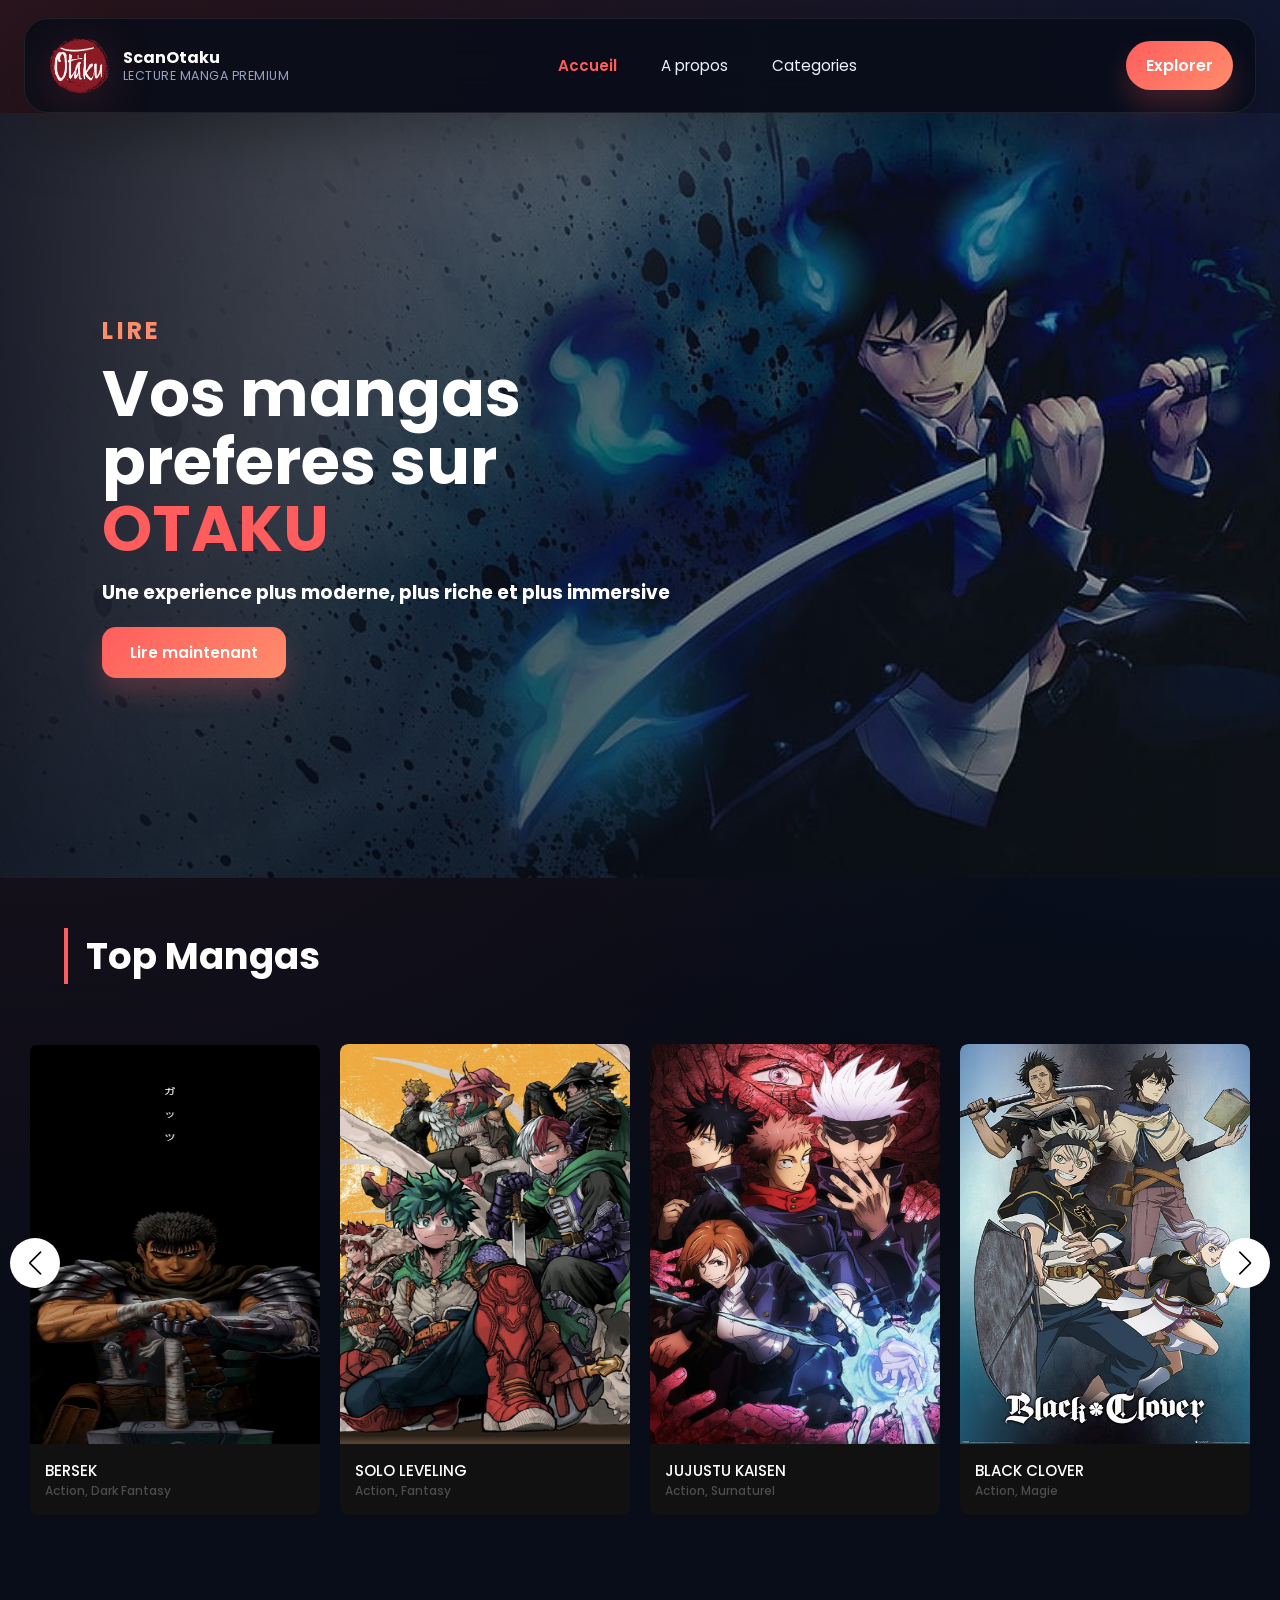
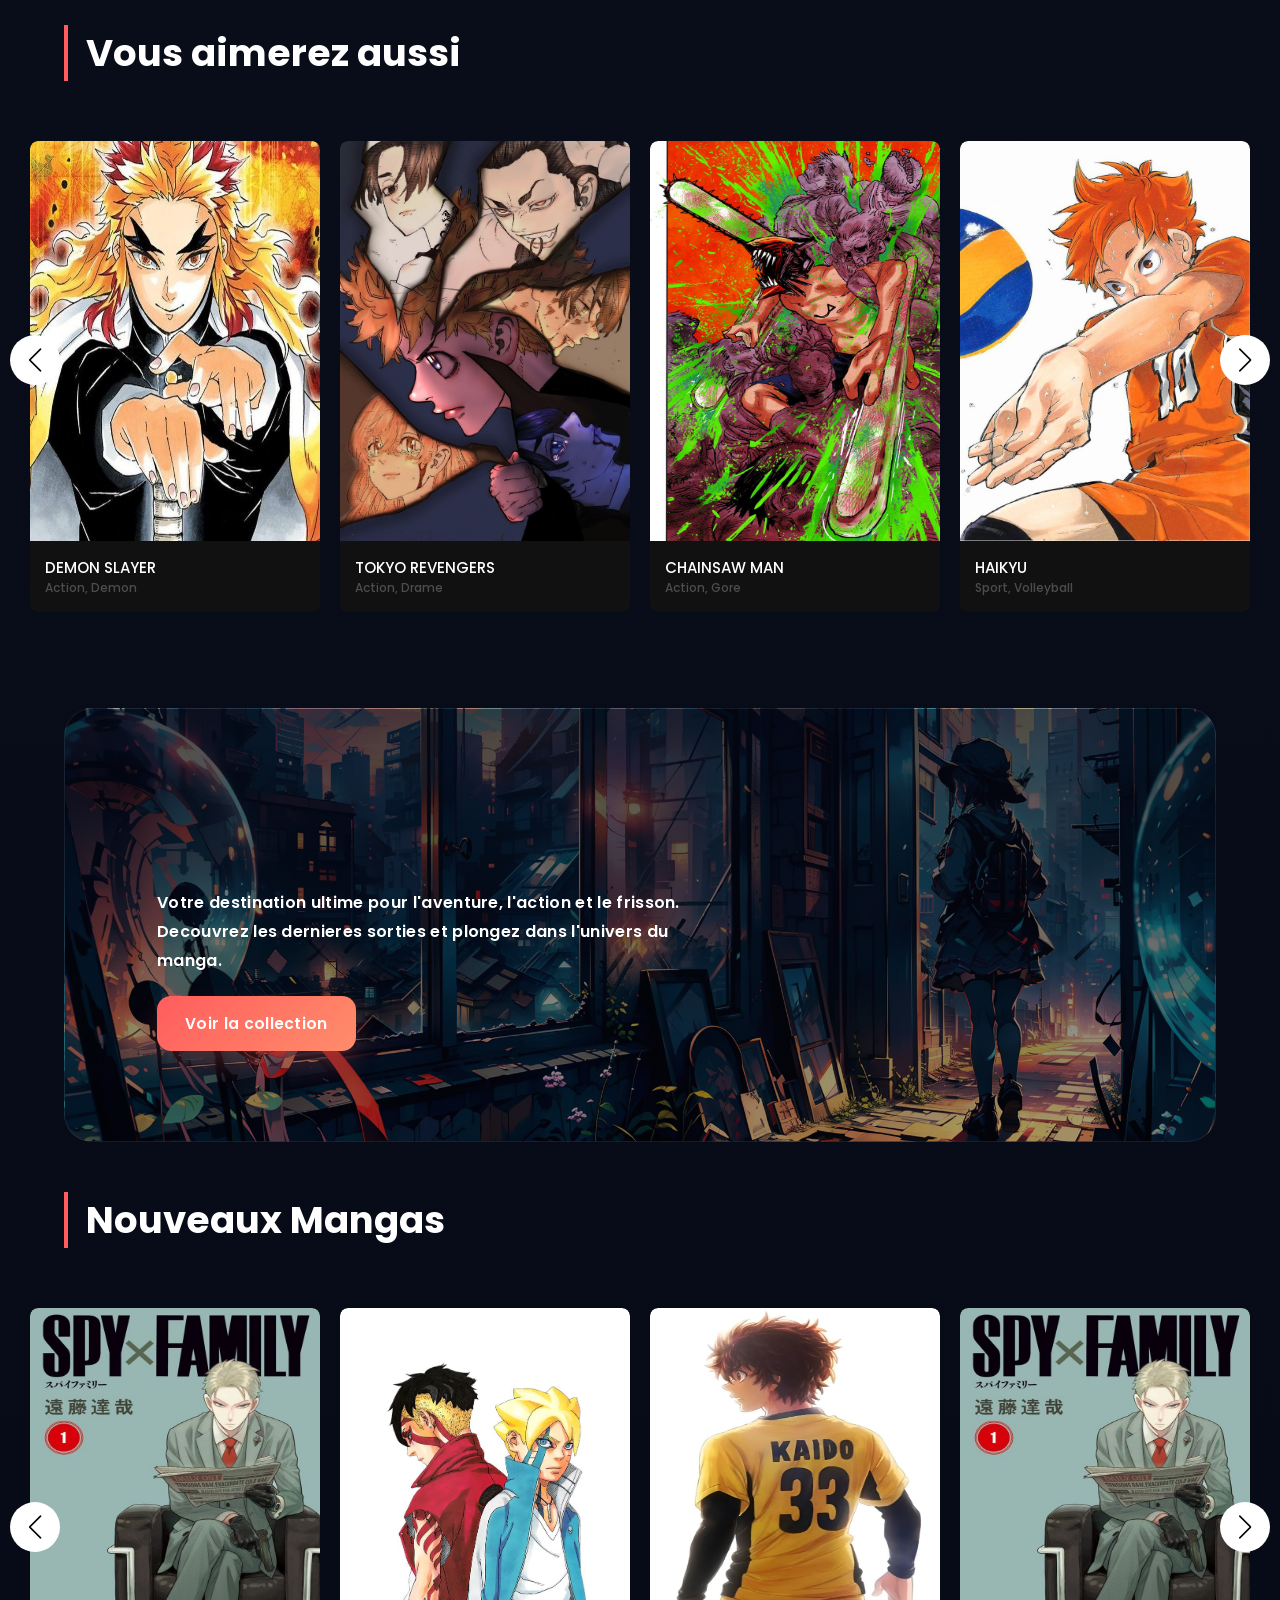
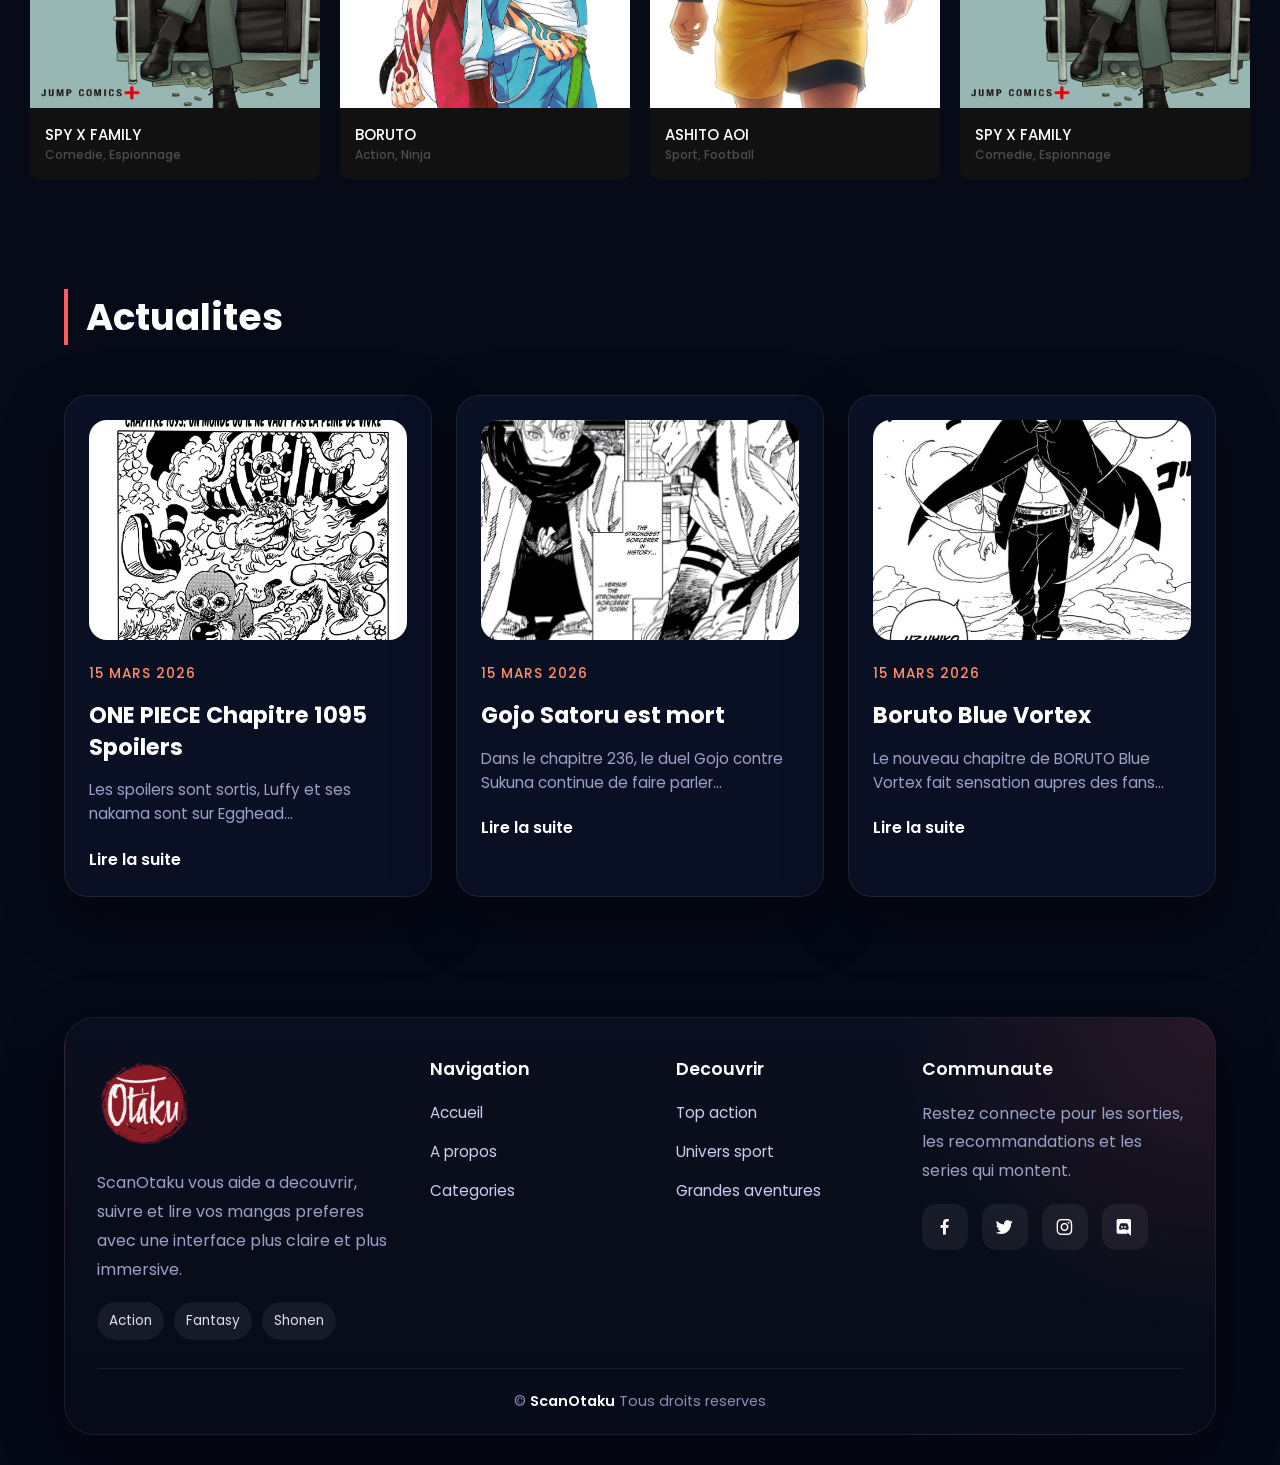
==== commit 4098e94f: "modif" ====
--- a/index.html
+++ b/index.html
@@ -309,7 +309,6 @@
                     <li><a href="index.html">Accueil</a></li>
                     <li><a href="about.html">A propos</a></li>
                     <li><a href="categorie.html">Categories</a></li>
-                    <li><a href="detail.html">Page detail</a></li>
                 </ul>
             </div>
             <div class="footer-links">
--- a/style.css
+++ b/style.css
@@ -1115,12 +1115,15 @@
         height: 200px;
     }
 
-    .footer-content {
-        text-align: center;
+    .footer-content,
+    .footer-logo,
+    .footer-links,
+    .footer-social {
+        text-align: left;
     }
 
     .footer-pills,
     .social-icons {
-        justify-content: center;
-    }
-}
+        justify-content: flex-start;
+    }
+}
